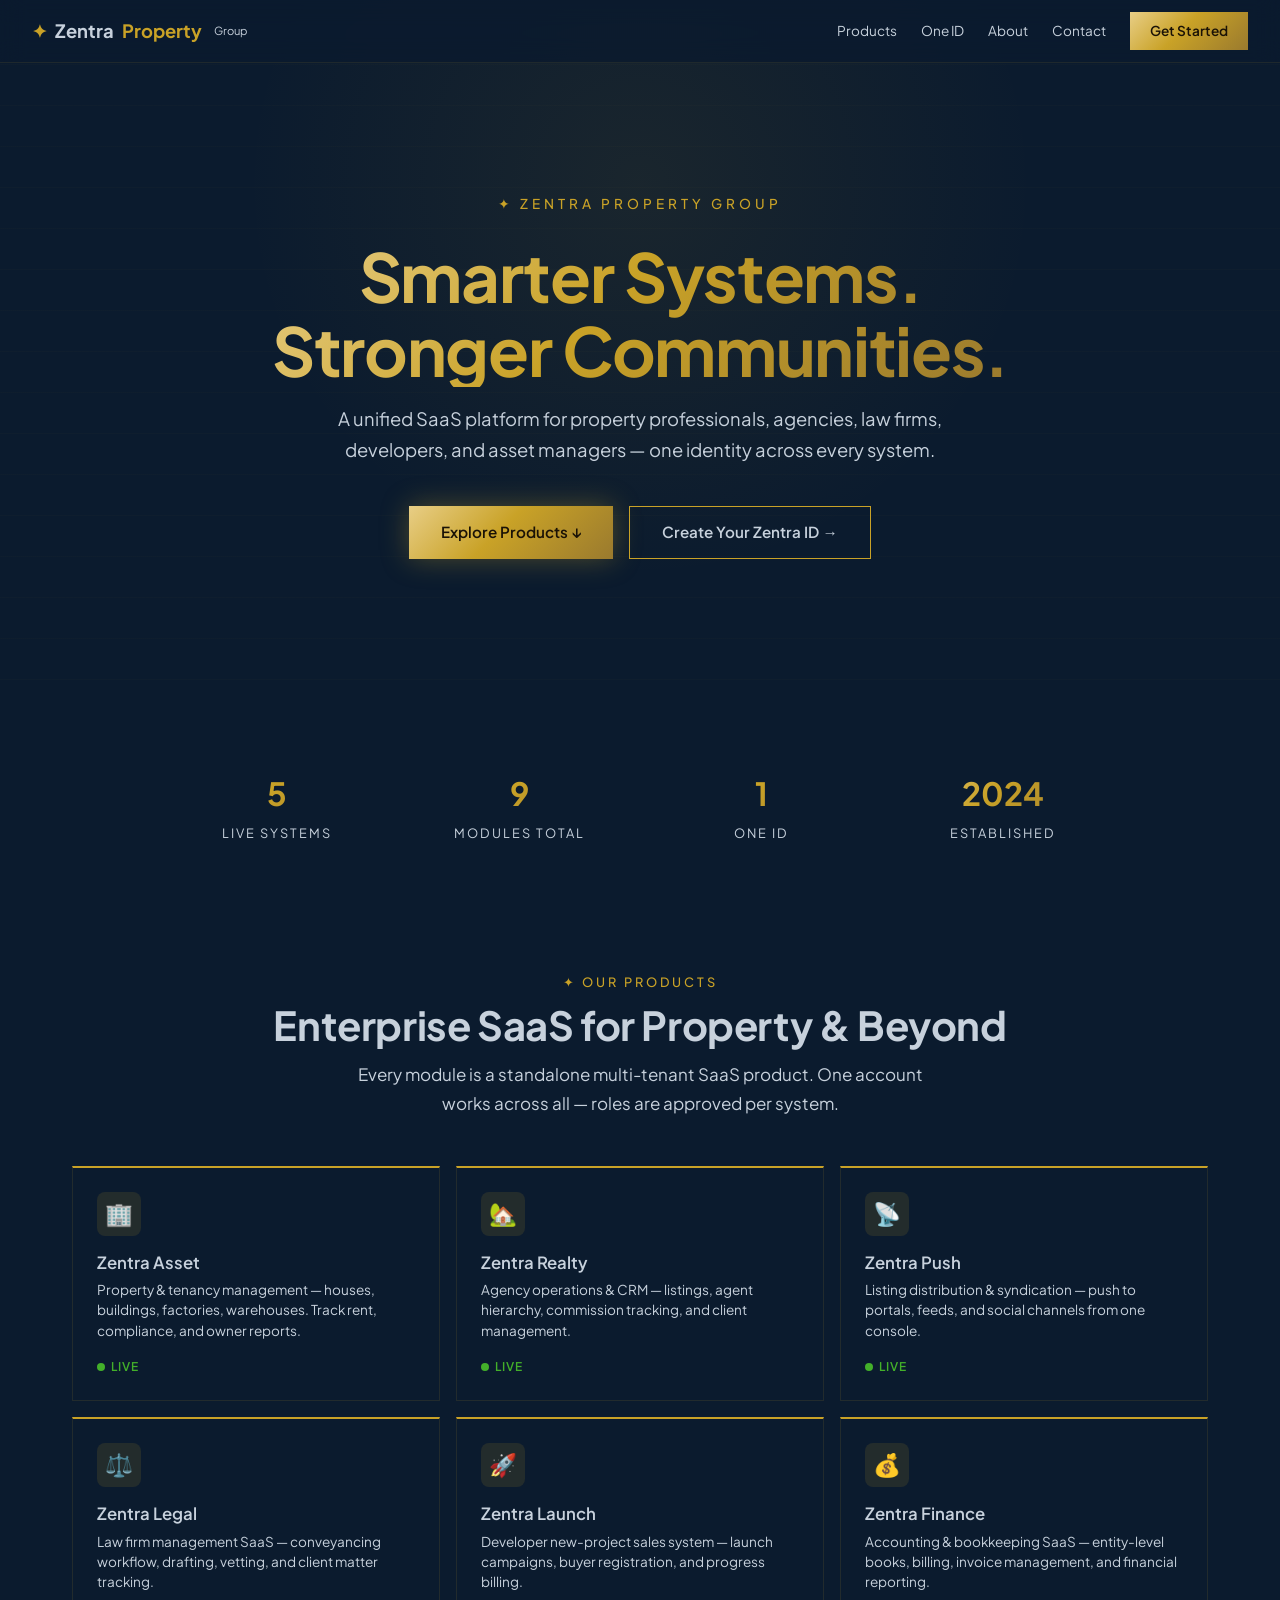
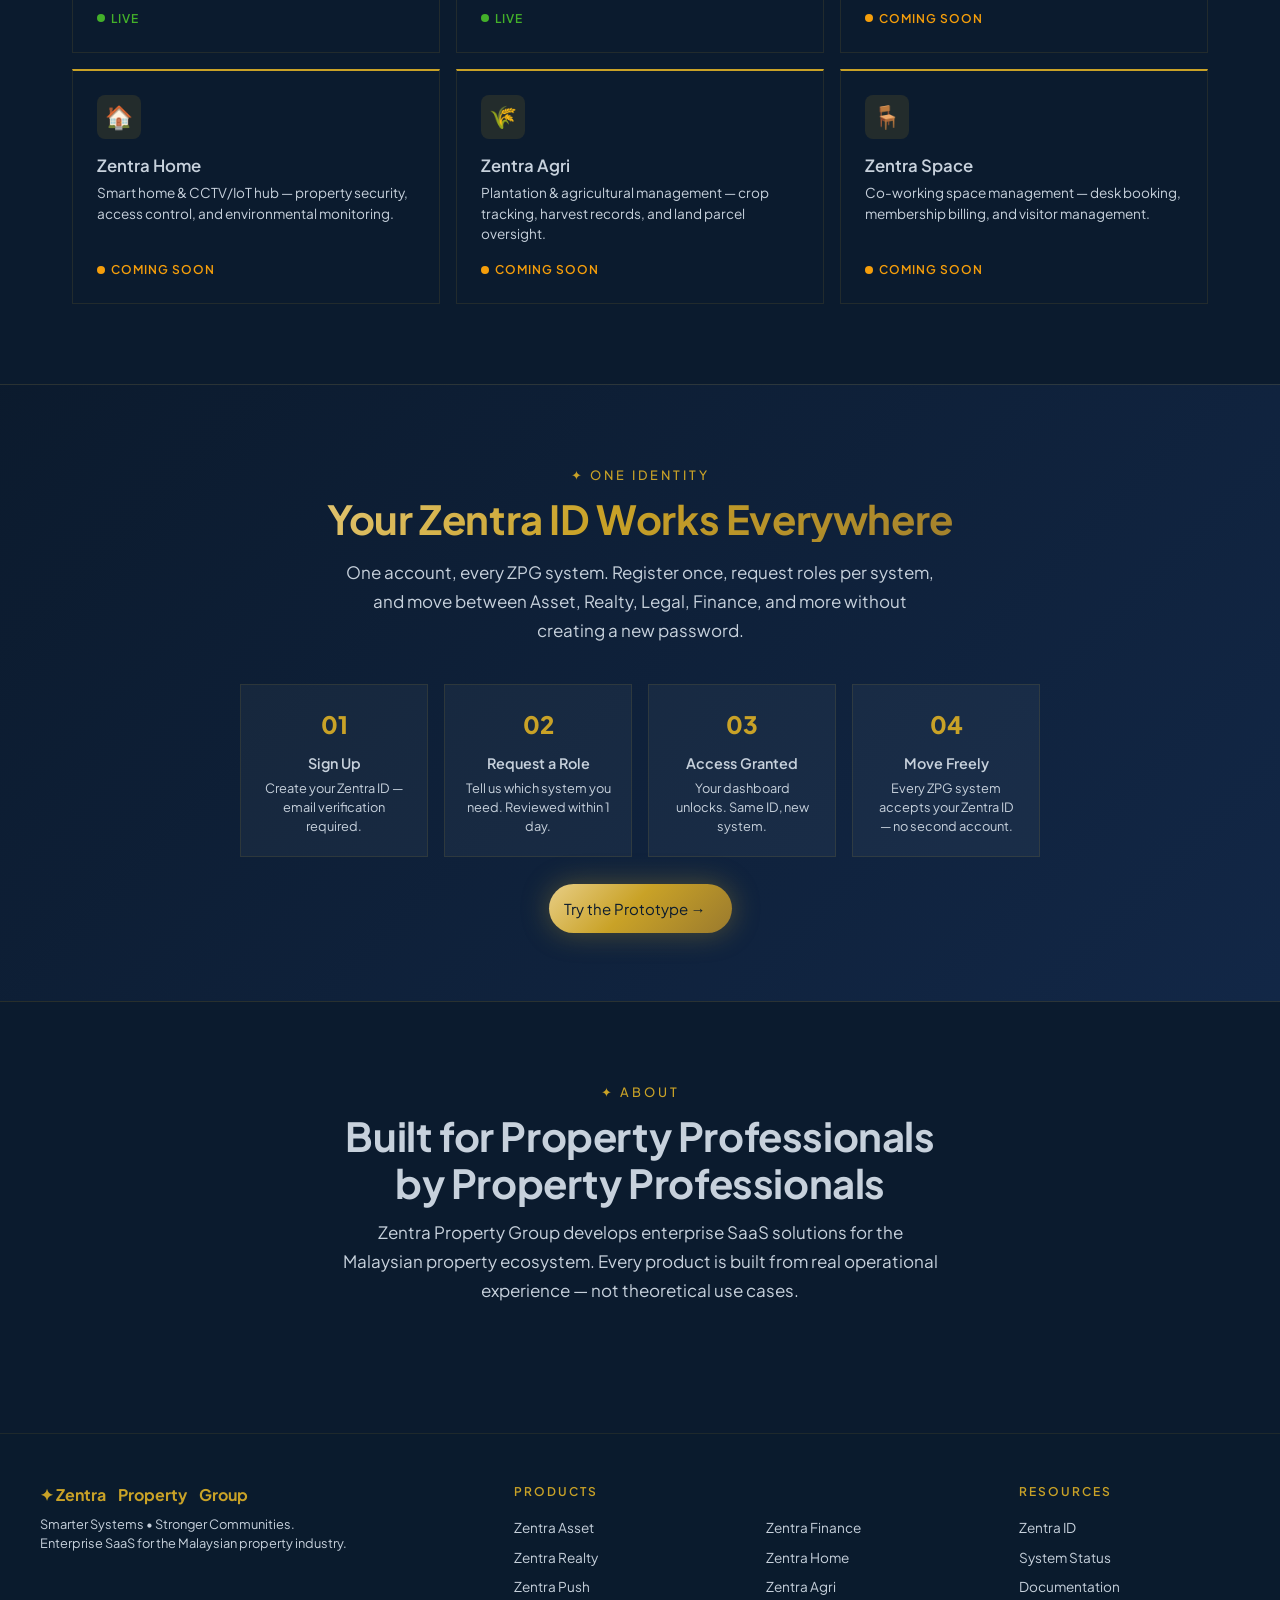
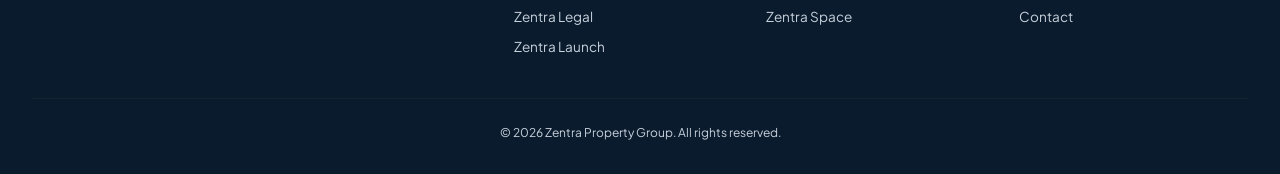
==== index.html @ a7b2d315 "F0: ZPG corporate SaaS landing page — www.zentrapropertygroup.com" ====
<!DOCTYPE html>
<html lang="en">
<head>
<meta charset="UTF-8">
<meta name="viewport" content="width=device-width, initial-scale=1.0">
<title>Zentra Property Group — Smarter Systems • Stronger Communities</title>
<link rel="icon" href="data:image/svg+xml,<svg xmlns=%22http://www.w3.org/2000/svg%22 viewBox=%220 0 100 100%22><text y=%22.9em%22 font-size=%2290%22>✦</text></svg>">
<meta name="description" content="Zentra Property Group (ZPG) — SaaS provider for property management, agency, legal, finance, smart home, and more. One ID for every system.">
<script src="assets/theme-boot.js"></script>
<link rel="stylesheet" href="assets/zentra.css">
<link rel="stylesheet" href="assets/corporate.css">
</head>
<body>

<!-- ─── Navbar ─── -->
<nav class="corp-nav">
  <div class="logo">
    <span>✦</span> Zentra<span>Property</span> <small>Group</small>
  </div>
  <div class="nav-links">
    <a href="#products">Products</a>
    <a href="#oneid">One ID</a>
    <a href="#about">About</a>
    <a href="#contact">Contact</a>
    <a href="https://zahirmjproperty.github.io/mockup-hartanah/zentra-id/" target="_blank" rel="noopener" class="nav-cta">Get Started</a>
  </div>
</nav>

<!-- ─── Hero ─── -->
<section class="corp-hero">
  <div class="corp-hero-inner">
    <p class="tagline">✦ Zentra Property Group</p>
    <h1>Smarter Systems.<br>Stronger Communities.</h1>
    <p class="sub">
      A unified SaaS platform for property professionals, agencies, law firms, developers, 
      and asset managers — one identity across every system.
    </p>
    <div class="btn-group">
      <a href="#products" class="btn-primary">Explore Products ↓</a>
      <a href="https://zahirmjproperty.github.io/mockup-hartanah/zentra-id/" target="_blank" rel="noopener" class="btn-ghost">Create Your Zentra ID →</a>
    </div>
  </div>
</section>

<!-- ─── Stats ─── -->
<div class="corp-stats">
  <div><div class="stat-val">5</div><div class="stat-label">Live Systems</div></div>
  <div><div class="stat-val">9</div><div class="stat-label">Modules Total</div></div>
  <div><div class="stat-val">1</div><div class="stat-label">One ID</div></div>
  <div><div class="stat-val">2024</div><div class="stat-label">Established</div></div>
</div>

<!-- ─── Products Section ─── -->
<section class="corp-section" id="products">
  <p class="corp-section-label">✦ Our Products</p>
  <h2>Enterprise SaaS for Property & Beyond</h2>
  <p class="section-sub">Every module is a standalone multi-tenant SaaS product. One account works across all — roles are approved per system.</p>

  <div class="corp-products">

    <!-- Zentra Asset -->
    <div class="prod-card">
      <a href="https://asset.zentrapropertygroup.com/" target="_blank" rel="noopener">
        <div class="pc-icon">🏢</div>
        <h3>Zentra Asset</h3>
        <p class="pc-desc">Property & tenancy management — houses, buildings, factories, warehouses. Track rent, compliance, and owner reports.</p>
        <div class="pc-status live"><span class="dot"></span> LIVE</div>
      </a>
    </div>

    <!-- Zentra Realty -->
    <div class="prod-card">
      <a href="https://realty.zentrapropertygroup.com/" target="_blank" rel="noopener">
        <div class="pc-icon">🏡</div>
        <h3>Zentra Realty</h3>
        <p class="pc-desc">Agency operations &amp; CRM — listings, agent hierarchy, commission tracking, and client management.</p>
        <div class="pc-status live"><span class="dot"></span> LIVE</div>
      </a>
    </div>

    <!-- Zentra Push -->
    <div class="prod-card">
      <a href="https://push.zentrapropertygroup.com/" target="_blank" rel="noopener">
        <div class="pc-icon">📡</div>
        <h3>Zentra Push</h3>
        <p class="pc-desc">Listing distribution & syndication — push to portals, feeds, and social channels from one console.</p>
        <div class="pc-status live"><span class="dot"></span> LIVE</div>
      </a>
    </div>

    <!-- Zentra Legal -->
    <div class="prod-card">
      <a href="https://legal.zentrapropertygroup.com/" target="_blank" rel="noopener">
        <div class="pc-icon">⚖️</div>
        <h3>Zentra Legal</h3>
        <p class="pc-desc">Law firm management SaaS — conveyancing workflow, drafting, vetting, and client matter tracking.</p>
        <div class="pc-status live"><span class="dot"></span> LIVE</div>
      </a>
    </div>

    <!-- Zentra Launch -->
    <div class="prod-card">
      <a href="https://launch.zentrapropertygroup.com/" target="_blank" rel="noopener">
        <div class="pc-icon">🚀</div>
        <h3>Zentra Launch</h3>
        <p class="pc-desc">Developer new-project sales system — launch campaigns, buyer registration, and progress billing.</p>
        <div class="pc-status live"><span class="dot"></span> LIVE</div>
      </a>
    </div>

    <!-- Zentra Finance -->
    <div class="prod-card">
      <a href="https://zahirmjproperty.github.io/mockup-hartanah/zentra-design/" target="_blank" rel="noopener">
        <div class="pc-icon">💰</div>
        <h3>Zentra Finance</h3>
        <p class="pc-desc">Accounting & bookkeeping SaaS — entity-level books, billing, invoice management, and financial reporting.</p>
        <div class="pc-status coming"><span class="dot"></span> Coming Soon</div>
      </a>
    </div>

    <!-- Zentra Home -->
    <div class="prod-card">
      <div class="pc-icon">🏠</div>
      <h3>Zentra Home</h3>
      <p class="pc-desc">Smart home & CCTV/IoT hub — property security, access control, and environmental monitoring.</p>
      <div class="pc-status coming"><span class="dot"></span> Coming Soon</div>
    </div>

    <!-- Zentra Agri -->
    <div class="prod-card">
      <div class="pc-icon">🌾</div>
      <h3>Zentra Agri</h3>
      <p class="pc-desc">Plantation & agricultural management — crop tracking, harvest records, and land parcel oversight.</p>
      <div class="pc-status coming"><span class="dot"></span> Coming Soon</div>
    </div>

    <!-- Zentra Space -->
    <div class="prod-card">
      <div class="pc-icon">🪑</div>
      <h3>Zentra Space</h3>
      <p class="pc-desc">Co-working space management — desk booking, membership billing, and visitor management.</p>
      <div class="pc-status coming"><span class="dot"></span> Coming Soon</div>
    </div>

  </div>
</section>

<!-- ─── One-ID Section ─── -->
<section class="corp-oneid" id="oneid">
  <div class="corp-oneid-inner">
    <p class="corp-section-label">✦ One Identity</p>
    <h2>Your Zentra ID Works Everywhere</h2>
    <p class="sub">
      One account, every ZPG system. Register once, request roles per system, 
      and move between Asset, Realty, Legal, Finance, and more without creating 
      a new password.
    </p>
    <div class="steps">
      <div class="step">
        <span class="num">01</span>
        <h4>Sign Up</h4>
        <p>Create your Zentra ID — email verification required.</p>
      </div>
      <div class="step">
        <span class="num">02</span>
        <h4>Request a Role</h4>
        <p>Tell us which system you need. Reviewed within 1 day.</p>
      </div>
      <div class="step">
        <span class="num">03</span>
        <h4>Access Granted</h4>
        <p>Your dashboard unlocks. Same ID, new system.</p>
      </div>
      <div class="step">
        <span class="num">04</span>
        <h4>Move Freely</h4>
        <p>Every ZPG system accepts your Zentra ID — no second account.</p>
      </div>
    </div>
    <a href="https://zahirmjproperty.github.io/mockup-hartanah/zentra-id/" target="_blank" rel="noopener" class="btn-primary">Try the Prototype →</a>
  </div>
</section>

<!-- ─── About ─── -->
<section class="corp-section" id="about">
  <p class="corp-section-label">✦ About</p>
  <h2>Built for Property Professionals<br>by Property Professionals</h2>
  <p class="section-sub">
    Zentra Property Group develops enterprise SaaS solutions for the Malaysian property ecosystem. 
    Every product is built from real operational experience — not theoretical use cases.
  </p>
</section>

<!-- ─── Footer ─── -->
<footer class="corp-footer">
  <div class="corp-footer-inner">
    <div>
      <div class="brand">✦ Zentra<span style="color:var(--gold-core)">Property</span> Group</div>
      <p class="brand-sub">Smarter Systems • Stronger Communities.<br>
      Enterprise SaaS for the Malaysian property industry.</p>
    </div>
    <div>
      <h5>Products</h5>
      <a href="https://asset.zentrapropertygroup.com/" target="_blank">Zentra Asset</a>
      <a href="https://realty.zentrapropertygroup.com/" target="_blank">Zentra Realty</a>
      <a href="https://push.zentrapropertygroup.com/" target="_blank">Zentra Push</a>
      <a href="https://legal.zentrapropertygroup.com/" target="_blank">Zentra Legal</a>
      <a href="https://launch.zentrapropertygroup.com/" target="_blank">Zentra Launch</a>
    </div>
    <div>
      <h5>&nbsp;</h5>
      <a href="javascript:void(0)">Zentra Finance</a>
      <a href="javascript:void(0)">Zentra Home</a>
      <a href="javascript:void(0)">Zentra Agri</a>
      <a href="javascript:void(0)">Zentra Space</a>
    </div>
    <div>
      <h5>Resources</h5>
      <a href="https://zahirmjproperty.github.io/mockup-hartanah/zentra-id/" target="_blank">Zentra ID</a>
      <a href="https://api.zahirmjproperty.com/dash-index/" target="_blank">System Status</a>
      <a href="javascript:void(0)">Documentation</a>
      <a href="javascript:void(0)">Contact</a>
    </div>
  </div>
  <div class="bottom">
    &copy; 2026 Zentra Property Group. All rights reserved.
  </div>
</footer>

</body>
</html>
---- assets/zentra.css ----
/* ============================================================================
   ZENTRA DESIGN SYSTEM — zentra.css
   Modern · Futuristic · Luxury
   Source of truth: DESIGN.md (lint-clean, 0 errors / 0 warnings)
   Tokens mirror exports/zentra-tokens.css — edit DESIGN.md, then re-export.
   ============================================================================ */

@font-face {
  font-family: "Plus Jakarta Sans";
  src: url("PlusJakartaSans-var.woff2") format("woff2-variations");
  font-weight: 200 800;
  font-display: swap;
}

:root {
  /* ---- Palette (from DESIGN.md) ---- */
  --primary: #0b1b2e;
  --navy-deep: #071120;
  --navy-panel: #12283f;
  --navy-elevated: #16304a;
  --gold-core: #c9a227;
  --gold-light: #e8ce86;
  --gold-deep: #9a7a2e;
  --text-primary: #ffffff;
  --text-body: #c7d1dc;
  --text-muted: #8c9fb4;
  --on-gold: #0b1b2e;
  --success: #43b02a;
  --warning: #d98a1f;
  --danger: #e8776a;
  --info: #00a3b5;
  --success-deep: #2e7d1f;
  --warning-deep: #8a5a00;
  --danger-deep: #c0392b;
  --info-deep: #00707e;
  --surface-light: #f5f7f9;
  --ink-light: #16222f;
  --muted-light: #5f6b7a;
  --line-light: #e2e8f0;

  /* ---- Metallic gradients: gold is NEVER flat ---- */
  --grad-gold: linear-gradient(135deg, #e8ce86 0%, #c9a227 45%, #9a7a2e 100%);
  --grad-gold-hover: linear-gradient(135deg, #f3e2ac 0%, #d9b445 45%, #a8863a 100%);
  --grad-silver: linear-gradient(180deg, #ffffff 0%, #c3ccd8 100%);
  --grad-navy: linear-gradient(160deg, #12283f 0%, #071120 78%);
  --grad-sky: linear-gradient(180deg, #071120 0%, #0e2138 42%, #3a3a4d 66%, #8a6a42 82%, #c9a227 100%);

  /* ---- Elevation: light + hairline, not drop shadow ---- */
  --glow-gold: 0 0 28px rgba(201, 162, 39, 0.35);
  --hairline: rgba(201, 162, 39, 0.5);
  --hairline-soft: rgba(201, 162, 39, 0.28);
  --lift: 0 1px 0 rgba(255, 255, 255, 0.05) inset;

  /* ---- Shape ---- */
  --r-xs: 6px;
  --r-sm: 10px;
  --r-md: 14px;
  --r-lg: 20px;
  --r-xl: 28px;
  --r-pill: 999px;

  /* ---- Spacing ---- */
  --s-xs: 4px;
  --s-sm: 8px;
  --s-md: 16px;
  --s-lg: 24px;
  --s-xl: 40px;
  --s-2xl: 64px;
  --s-3xl: 96px;

  --wrap: 1120px;
  --font: "Plus Jakarta Sans", -apple-system, BlinkMacSystemFont, "Segoe UI", sans-serif;
}

* { box-sizing: border-box; margin: 0; padding: 0; }
html { scroll-behavior: smooth; -webkit-text-size-adjust: 100%; }

body {
  font-family: var(--font);
  background: var(--primary);
  color: var(--text-body);
  font-size: 15px;
  line-height: 1.6;
  -webkit-font-smoothing: antialiased;
}

img, svg { display: block; max-width: 100%; }
a { color: inherit; text-decoration: none; }

.wrap { width: 100%; max-width: var(--wrap); margin: 0 auto; padding: 0 24px; }

/* ============================ TYPE SCALE ============================ */
.display {
  font-size: clamp(38px, 6.2vw, 68px);
  font-weight: 800; line-height: 1.02; letter-spacing: -0.02em;
  text-transform: uppercase; color: var(--text-primary);
}
h1 { font-size: clamp(30px, 4vw, 44px); font-weight: 800; line-height: 1.08; letter-spacing: -0.02em; color: var(--text-primary); }
h2 { font-size: clamp(23px, 2.6vw, 30px); font-weight: 700; line-height: 1.18; letter-spacing: -0.01em; color: var(--text-primary); }
h3 { font-size: 19px; font-weight: 700; line-height: 1.3; letter-spacing: 0em; color: var(--text-primary); }
p  { font-size: 17px; line-height: 1.65; }
.eyebrow { font-size: 13px; font-weight: 600; letter-spacing: 0.3em; text-transform: uppercase; color: var(--text-muted); }
.micro   { font-size: 11.5px; font-weight: 500; letter-spacing: 0.16em; text-transform: uppercase; color: var(--text-muted); }
.label   { font-size: 13px; font-weight: 700; letter-spacing: 0.08em; text-transform: uppercase; }
.numeric { font-size: 30px; font-weight: 800; line-height: 1.1; letter-spacing: -0.01em; color: var(--text-primary); }
.lead    { font-size: 17px; line-height: 1.65; color: var(--text-body); }
.muted   { color: var(--text-muted); }

/* wordmark gradients — lockup only, never applied to other headings */
.grad-silver { background: var(--grad-silver); -webkit-background-clip: text; background-clip: text; color: transparent; }
.grad-gold   { background: var(--grad-gold);   -webkit-background-clip: text; background-clip: text; color: transparent; }

/* ============================ HEADER ============================ */
.site-header {
  position: sticky; top: 0; z-index: 60;
  background: rgba(7, 17, 32, 0.82);
  backdrop-filter: blur(14px);
  border-bottom: 1px solid var(--hairline-soft);
}
.header-inner { display: flex; align-items: center; gap: 28px; min-height: 72px; }

.brand { display: flex; align-items: center; gap: 12px; margin-right: auto; }
.brand-mark { width: 36px; height: 36px; flex: 0 0 auto; }
.brand-text { display: flex; flex-direction: column; line-height: 1.02; }
.brand-text b { font-size: 16px; font-weight: 800; letter-spacing: 0.14em; color: var(--text-primary); }
.brand-text span { font-size: 16px; font-weight: 800; letter-spacing: 0.14em; background: var(--grad-gold); -webkit-background-clip: text; background-clip: text; color: transparent; }

.nav { display: flex; gap: 26px; }
.nav a {
  font-size: 14.5px; font-weight: 500; color: var(--text-muted);
  padding: 6px 0; position: relative; transition: color 0.18s ease;
}
.nav a:hover { color: var(--text-primary); }
/* active state = gold text + gold hairline underline (not a filled pill) */
.nav a[aria-current="page"] { color: var(--gold-core); font-weight: 700; }
.nav a[aria-current="page"]::after {
  content: ""; position: absolute; left: 0; right: 0; bottom: -2px;
  height: 1px; background: var(--grad-gold);
}

.header-tagline { display: flex; align-items: center; gap: 14px; }
.header-tagline .bar { width: 1px; height: 26px; background: var(--hairline-soft); }
.header-tagline span { font-size: 10.5px; font-weight: 500; letter-spacing: 0.16em; text-transform: uppercase; color: var(--text-muted); max-width: 128px; line-height: 1.5; }
/* right-hand login: balances the bar and gives the header a clear action */
.header-login {
  display: inline-flex; align-items: center; gap: 8px; margin-left: 4px;
  font-size: 12px; font-weight: 700; letter-spacing: 0.12em; text-transform: uppercase;
  color: var(--gold-core); border: 1px solid var(--hairline); border-radius: var(--r-pill);
  padding: 9px 16px; white-space: nowrap; transition: all 0.18s ease;
}
.header-login:hover { background: var(--navy-panel); color: var(--gold-light); }
@media (max-width: 1240px) { .header-login { display: none; } }

/* ============================ BUTTONS ============================ */
.btn {
  display: inline-flex; align-items: center; gap: 14px;
  font-family: var(--font); font-size: 15px; font-weight: 700;
  letter-spacing: 0.12em; text-transform: uppercase;
  border: 0; cursor: pointer; transition: all 0.2s ease;
}
/* primary: gold gradient pill + soft glow — exactly one per viewport */
.btn-primary {
  background: var(--grad-gold); color: var(--on-gold);
  border-radius: var(--r-pill); padding: 15px 26px 15px 15px;
  box-shadow: var(--glow-gold);
}
.btn-primary:hover { background: var(--grad-gold-hover); }
.btn-primary .orb {
  width: 40px; height: 40px; border-radius: 50%; flex: 0 0 auto;
  background: rgba(11, 27, 46, 0.16);
  display: grid; place-items: center;
}
.btn-primary .stack { display: flex; flex-direction: column; gap: 2px; text-align: left; }
.btn-primary .stack small {
  font-size: 11px; font-weight: 500; letter-spacing: 0.06em;
  text-transform: none; opacity: 0.78;
}
/* ghost: gold outline on navy */
.btn-ghost {
  background: transparent; color: var(--gold-core);
  border: 1px solid var(--hairline); border-radius: var(--r-pill);
  padding: 14px 26px;
}
.btn-ghost:hover { background: var(--navy-panel); color: var(--gold-light); }
.btn-arrow {
  width: 46px; height: 46px; border-radius: 50%;
  border: 1px solid var(--hairline); background: transparent;
  color: var(--gold-core); display: grid; place-items: center; cursor: pointer;
}
.btn-arrow:hover { background: var(--navy-panel); }

/* ============================ PANELS / CARDS ============================ */
.panel-navy { background: var(--navy-panel); border: 1px solid var(--hairline-soft); border-radius: var(--r-md); padding: 24px; }
.panel-glass { background: var(--navy-elevated); border: 1px solid var(--hairline); border-radius: var(--r-lg); padding: 24px; box-shadow: var(--lift); }
.card-light { background: var(--surface-light); color: var(--ink-light); border-radius: var(--r-md); padding: 20px; }

.stat-card { background: var(--navy-panel); border: 1px solid var(--hairline-soft); border-radius: var(--r-md); padding: 18px; }
.stat-card .stat-label { font-size: 12px; font-weight: 600; letter-spacing: 0.06em; text-transform: uppercase; color: var(--text-muted); margin-top: 6px; }

.badge { display: inline-flex; align-items: center; font-size: 12px; font-weight: 700; letter-spacing: 0.08em; text-transform: uppercase; border-radius: var(--r-pill); padding: 7px 14px; }
.badge-success { color: var(--success); background: rgba(67, 176, 42, 0.12); }
.badge-warning { color: var(--warning); background: rgba(217, 138, 31, 0.12); }
.badge-danger  { color: var(--danger);  background: rgba(232, 119, 106, 0.12); }
.badge-info    { color: var(--info);    background: rgba(0, 163, 181, 0.12); }

/* icon containers — circle for hero, rounded square elsewhere */
.icon-circle { width: 64px; height: 64px; border-radius: 50%; border: 1px solid var(--hairline); display: grid; place-items: center; color: var(--gold-core); flex: 0 0 auto; }
.icon-tile { width: 44px; height: 44px; border-radius: var(--r-md); border: 1px solid var(--hairline); background: var(--navy-panel); display: grid; place-items: center; color: var(--gold-core); flex: 0 0 auto; }

.divider-gold { height: 1px; background: var(--hairline); border: 0; }
.divider-fade { width: 1px; align-self: stretch; background: linear-gradient(180deg, transparent, var(--hairline-soft) 22%, var(--hairline-soft) 78%, transparent); }

/* ============================ HERO (asymmetric 40/60) ============================ */
.hero { display: grid; grid-template-columns: 42% 58%; min-height: 668px; background: var(--grad-navy); position: relative; overflow: hidden; }
.hero-copy { min-width: 0; padding: 64px 44px 56px max(24px, calc((100vw - var(--wrap)) / 2 + 24px)); display: flex; flex-direction: column; justify-content: center; position: relative; z-index: 2; }
.hero-copy .eyebrow { margin-bottom: 10px; }
.hero-copy .display { margin-bottom: 14px; }
.hero-copy .subhead { font-size: clamp(19px, 1.9vw, 25px); font-weight: 700; color: var(--text-primary); margin-bottom: 16px; line-height: 1.25; }
.hero-copy p.lead { max-width: 46ch; margin-bottom: 28px; }

.feature-rail { display: flex; align-items: stretch; gap: 18px; margin-bottom: 30px; }
.feature-rail .item { display: flex; flex-direction: column; align-items: center; gap: 10px; text-align: center; flex: 1; }
.feature-rail .item span {
  font-size: 10.5px; font-weight: 700; letter-spacing: 0.04em; text-transform: uppercase;
  color: var(--text-primary); line-height: 1.35;
  white-space: nowrap;  /* only the explicit <br> breaks a line */
  min-height: 2.7em;    /* all four labels = 2 lines -> even bottom edge */
}
.feature-rail .divider-fade { margin: 6px 0; }

.cta-row { display: flex; align-items: center; gap: 14px; flex-wrap: wrap; }

/* decorative diagonal gold hairlines — max two per page */
.sheen { position: absolute; width: 190px; height: 1px; background: linear-gradient(90deg, transparent, var(--hairline)); pointer-events: none; }
.sheen.tl { top: 52px; left: -30px; transform: rotate(-38deg); }
.sheen.bl { bottom: 74px; left: -14px; transform: rotate(24deg); }

/* hero visual field — photographic background (replaces the drawn SVG skyline).
   The photo is the customer-facing artwork: no filters that would misrepresent it. */
.hero-visual { position: relative; overflow: hidden; min-width: 0; background: var(--grad-navy); }
.hero-photo { position: absolute; inset: 0; display: block; }
.hero-photo img {
  width: 100%; height: 100%; object-fit: cover; display: block;
  /* keeps sky + towers + tree line in frame and pulls the horizon clear of the laptop */
  object-position: center 32%;
}
/* Legibility scrim only — it sits under the device mock-ups (z-index 3), never over them. */
.hero-scrim {
  position: absolute; inset: 0; pointer-events: none;
  background:
    linear-gradient(180deg, rgba(7, 17, 32, 0.62) 0%, rgba(7, 17, 32, 0.10) 26%, rgba(7, 17, 32, 0.16) 62%, rgba(7, 17, 32, 0.72) 100%),
    linear-gradient(90deg, rgba(7, 17, 32, 0.45) 0%, rgba(7, 17, 32, 0.12) 55%, rgba(7, 17, 32, 0.42) 100%);
}
/* gold kiss on the bottom edge so the photo ties into the palette */
.hero-scrim::after {
  content: ""; position: absolute; inset: 0;
  background: linear-gradient(0deg, rgba(201, 162, 39, 0.20) 0%, transparent 42%);
}

/* device mock-ups anchored bottom-right */
.devices { position: absolute; right: 34px; bottom: 26px; display: flex; align-items: flex-end; gap: 0; z-index: 3; }
/* phone sits in FRONT-LEFT, overlapping only the dashboard's icon rail (decorative) —
   never a data column. Deviation from the reference (phone was bottom-right), deliberate. */
.laptop { width: 392px; position: relative; }  /* fixed: mock-up must never reflow */
.laptop-screen {
  background: var(--surface-light); border: 8px solid #1d2b3c; border-bottom: 0;
  border-radius: var(--r-md) var(--r-md) 0 0; overflow: hidden; box-shadow: 0 24px 50px rgba(0, 0, 0, 0.5);
}
.laptop-base {
  width: 114%; margin-left: -7%; height: 14px;
  background: linear-gradient(180deg, #33445a, #16222f 70%);
  border-radius: 0 0 12px 12px;
  position: relative;
}
.laptop-base::after {
  content: ""; position: absolute; left: 50%; top: 0; transform: translateX(-50%);
  width: 64px; height: 4px; border-radius: 0 0 6px 6px; background: rgba(0, 0, 0, 0.45);
}
.phone {
  order: -1;              /* phone LEFT of laptop */
  width: 138px; margin-right: -46px; margin-bottom: 26px;
  background: var(--navy-deep); border: 6px solid #1d2b3c;
  border-radius: 22px; padding: 18px 13px 20px; text-align: center;
  box-shadow: 0 28px 54px rgba(0, 0, 0, 0.62); position: relative; z-index: 4;
}
/* contact shadows ground both devices on the plaza */
.laptop::after, .phone::before {
  content: ""; position: absolute; left: 50%; bottom: -14px; transform: translateX(-50%);
  width: 88%; height: 18px; border-radius: 50%;
  background: radial-gradient(50% 50% at 50% 50%, rgba(0, 0, 0, 0.55) 0%, transparent 72%);
}
.phone .pmark { width: 42px; height: 42px; margin: 6px auto 12px; }
.phone ul { list-style: none; text-align: left; display: flex; flex-direction: column; gap: 8px; }
.phone li { font-size: 8.5px; font-weight: 600; letter-spacing: 0.03em; color: var(--text-body); display: flex; align-items: center; gap: 6px; }
.phone li i { width: 5px; height: 5px; border-radius: 50%; background: var(--gold-core); flex: 0 0 auto; }

/* dashboard inside laptop (light = dense operational surface) */
.dash { display: grid; grid-template-columns: 88px 1fr; font-size: 9px; }
.dash-rail { background: var(--primary); padding: 12px 9px; }
.dash-rail .dmark { width: 20px; height: 20px; margin-bottom: 12px; }
.dash-rail div { color: var(--text-muted); font-size: 8px; font-weight: 600; padding: 5px 0; letter-spacing: 0.02em; }
.dash-rail div.on { color: var(--gold-core); }
.dash-main { background: var(--surface-light); padding: 12px; overflow: hidden; }
.dash-stats { display: grid; grid-template-columns: repeat(3, 1fr); gap: 7px; margin-bottom: 9px; }
.dash-stats .s { background: #fff; border: 1px solid var(--line-light); border-radius: 7px; padding: 7px 8px; }
.dash-stats .s b { display: block; font-size: 14px; font-weight: 800; color: var(--ink-light); letter-spacing: -0.01em; }
.dash-stats .s i { font-style: normal; font-size: 6.5px; font-weight: 600; letter-spacing: 0.05em; text-transform: uppercase; color: var(--muted-light); }
.dash-sec { font-size: 7.5px; font-weight: 700; text-transform: uppercase; letter-spacing: 0.07em; color: var(--ink-light); margin: 9px 0 5px; }
.dash-port { display: grid; grid-template-columns: repeat(4, 1fr); gap: 6px; }
.dash-port .p { background: #fff; border: 1px solid var(--line-light); border-radius: 7px; padding: 6px; text-align: center; }
.dash-port .p b { display: block; font-size: 11px; font-weight: 800; color: var(--ink-light); }
.dash-port .p i { font-style: normal; font-size: 6px; color: var(--muted-light); font-weight: 600; }
.dash-tbl { width: 100%; border-collapse: collapse; }
.dash-tbl td { font-size: 7px; padding: 4px 0; border-bottom: 1px solid var(--line-light); color: var(--ink-light); }
.dash-tbl td:last-child { text-align: right; font-weight: 700; }

/* ============================ BENEFIT BAND ============================ */
.band { background: var(--navy-deep); border-top: 1px solid var(--hairline); position: relative; overflow: hidden; }
.band .tagline { text-align: center; padding: 34px 24px 8px; }
.band .tagline span {
  font-size: 12.5px; font-weight: 600; letter-spacing: 0.24em; text-transform: uppercase;
  background: var(--grad-gold); -webkit-background-clip: text; background-clip: text; color: transparent;
}
.benefits { display: grid; grid-template-columns: repeat(4, 1fr); gap: 0; padding: 24px 0 44px; position: relative; z-index: 2; }
/* icon inline-left of text — avoids the icon-topper template tell */
.benefits .b { display: flex; align-items: flex-start; gap: 14px; padding: 6px 24px; min-width: 0; }
.benefits .b > * { min-width: 0; }
.benefits .b span { overflow-wrap: anywhere; }
.benefits .b + .b { border-left: 1px solid var(--hairline-soft); }
.benefits .b b { display: block; font-size: 13px; font-weight: 700; letter-spacing: 0.08em; text-transform: uppercase; color: var(--text-primary); margin-bottom: 3px; }
.benefits .b span { font-size: 12.5px; color: var(--text-muted); }
.watermark { position: absolute; right: -30px; bottom: -40px; width: 260px; opacity: 0.05; pointer-events: none; }

/* ============================ FOOTER ============================ */
.site-footer { background: var(--navy-deep); border-top: 1px solid var(--hairline-soft); padding: 30px 0; }
.site-footer .inner { display: flex; align-items: center; gap: 18px; flex-wrap: wrap; }
.site-footer .micro { margin-left: auto; }

/* ============================ A11Y ============================ */
:focus-visible { outline: 2px solid var(--gold-core); outline-offset: 3px; border-radius: 4px; }
.sr-only { position: absolute; width: 1px; height: 1px; padding: 0; margin: -1px; overflow: hidden; clip: rect(0, 0, 0, 0); white-space: nowrap; border: 0; }

/* ============================ RESPONSIVE ============================ */
@media (max-width: 1120px) {
  .hero { grid-template-columns: 48% 52%; }
  .header-tagline { display: none; }
}/* device group = 392 + 138 - 46 = 484px natural; scale it down rather than
   squeezing the dashboard (which would clip its data). */
@media (max-width: 1120px) and (min-width: 901px) {
  .devices { transform: scale(0.86); transform-origin: bottom right; }
}

@media (max-width: 900px) {
  .hero { grid-template-columns: 1fr; min-height: 0; }
  .hero-copy { padding: 48px 24px 40px; }
  .hero-visual { min-height: 430px; }
  .devices { right: 50%; transform: translateX(50%); transform-origin: bottom center; }
  .devices { bottom: 20px; }
}
@media (max-width: 560px) {
  .devices { transform: translateX(50%) scale(0.78); }
}
@media (max-width: 420px) {
  .devices { transform: translateX(50%) scale(0.60); }
}
/* <=340px: leave room for the laptop base overhang so nothing is clipped */
@media (max-width: 340px) {
  .devices { transform: translateX(50%) scale(0.53); }
}
@media (max-width: 720px) {
  .nav { display: none; }
  .benefits { grid-template-columns: 1fr 1fr; padding-bottom: 34px; }
  .benefits .b + .b { border-left: 0; }
  .benefits .b { padding: 14px 18px; }
  .benefits .b:nth-child(odd) { border-right: 1px solid var(--hairline-soft); }
  .benefits .b:nth-child(n + 3) { border-top: 1px solid var(--hairline-soft); }
  .feature-rail { gap: 10px; }
  .feature-rail .item span { font-size: 9.5px; }
  .icon-circle { width: 50px; height: 50px; }
}
/* feature rail: 4 labels can't fit under ~400px -> wrap to 2x2 */
@media (max-width: 400px) {
  .feature-rail { flex-wrap: wrap; row-gap: 16px; }
  .feature-rail .item { flex: 0 0 calc(50% - 6px); }
  .feature-rail .divider-fade { display: none; }
}
@media (max-width: 460px) {
  .benefits { grid-template-columns: 1fr; }
  .benefits .b { border-right: 0 !important; border-top: 0; padding: 12px 20px; }
  .benefits .b + .b { border-top: 1px solid var(--hairline-soft); }
}

@media (prefers-reduced-motion: reduce) {
  html { scroll-behavior: auto; }
  * { transition: none !important; animation: none !important; }
  /* keep a static gold edge so the button still reads as a CTA */
  .icon-circle::after { display: none; }
}


/* ============================================================================
   COMPONENT — .zbtn   |   Zentra gold shimmer button
   "Kilauan emas bergerak mengelilingi border"

   WHY PRIOR ATTEMPTS FAILED
   -------------------------
   Earlier versions animated `transform: rotate(360deg)` on the ring element.
   Rotating the ELEMENT rotates its box and its mask too, so the ring swings
   off the button's rounded rectangle, sweeps across the button face, and
   breaks at the corners. It cannot work at any speed.

   THE FIX
   -------
   Animate the GRADIENT ANGLE, not the element. A registered Houdini custom
   property makes it interpolatable:

       @property --za { syntax: "<angle>"; initial-value: 0deg; }

   The element never moves, so the ring stays locked to the border radius
   while the light travels around it.

   LAYER STACK — no mask-composite anywhere (that is what broke before):
     .zbtn         transparent wrapper; its `padding` IS the ring thickness
     .zbtn         own background = permanent subtle gold base ring
     .zbtn::before blurred conic gradient  -> glow that bleeds OUTWARD
     .zbtn::after  crisp   conic gradient  -> the travelling light
     .zbtn-face    opaque face; covers the centre, leaving only the ring
   ========================================================================== */

@property --za {
  syntax: "<angle>";
  inherits: false;
  initial-value: 0deg;
}

@keyframes zentra-orbit { to { --za: 360deg; } }

.zbtn {
  --zbtn-ring: 2px;
  --zbtn-r: 14px;
  --zbtn-r-out: calc(var(--zbtn-r) + var(--zbtn-ring));
  --zbtn-dur: 3.6s;
  /* STOPS ONLY (no gradient wrapper). Traps: a gradient stored in a custom
     property gets its inner var(--za) RESOLVED at declaration time on .zbtn,
     so animating --za on the pseudo-element can no longer reach it. We pass
     the raw stop list instead and build the gradient inside the pseudo rule,
     where var(--za) is still live. */
  --zbtn-stops:
      rgba(255,246,208,0)    0deg,
      rgba(255,246,208,0)  205deg,
      rgba(255,246,208,.16) 234deg,
      rgba(255,246,208,.72) 268deg,
      #fff6d0               292deg,
      #f4d888               310deg,
      #c9a227               332deg,
      rgba(201,162,39,.10)  352deg,
      rgba(201,162,39,0)    360deg;

  position: relative;
  isolation: isolate;
  display: inline-flex;
  padding: var(--zbtn-ring);
  border-radius: var(--zbtn-r-out);
  text-decoration: none;
  /* permanent base ring — paints beneath every other layer */
  background: linear-gradient(135deg,
      rgba(201,162,39,.62) 0%,
      rgba(244,216,136,.30) 46%,
      rgba(201,162,39,.62) 100%);
  transition: transform .25s ease, box-shadow .25s ease;
}

.zbtn::before,
.zbtn::after {
  content: "";
  position: absolute;
  inset: 0;
  border-radius: inherit;
  background: conic-gradient(from var(--za) at 50% 50%, var(--zbtn-stops));
  animation: zentra-orbit var(--zbtn-dur) linear infinite;
  pointer-events: none;
}
/* outward glow — blur bleeds past the box; NO ancestor may clip it */
.zbtn::before { z-index: 0; filter: blur(9px) saturate(1.35); opacity: .80; }
/* the travelling light */
.zbtn::after  { z-index: 1; }

.zbtn-face {
  position: relative;
  z-index: 2;
  display: flex;
  align-items: center;
  gap: 14px;
  border-radius: var(--zbtn-r);
  padding: 15px 26px;
  background: linear-gradient(180deg, #17273f 0%, #0d1a2c 100%);
  color: #f4d888;
  font-weight: 600;
  line-height: 1.25;
}

/* interaction */
.zbtn:hover { transform: translateY(-1px); }
.zbtn:hover::before { opacity: 1; filter: blur(11px) saturate(1.5); }
.zbtn:active { transform: translateY(0); }
.zbtn:focus-visible { outline: 2px solid #f4d888; outline-offset: 3px; }

/* sizes */
.zbtn--sm .zbtn-face { padding: 10px 16px; gap: 9px; font-size: 13px; }
.zbtn--md .zbtn-face { padding: 12px 20px; gap: 11px; font-size: 14px; }
.zbtn--lg .zbtn-face { padding: 15px 26px; gap: 14px; font-size: 15px; }

/* faded variant — softer, for secondary CTAs */
.zbtn--soft { background: linear-gradient(135deg,
      rgba(201,162,39,.28) 0%, rgba(244,216,136,.14) 46%, rgba(201,162,39,.28) 100%); }

/* frozen-frame helper (used by the motion test rig + the lab film strip) */
.zbtn--frozen::before,
.zbtn--frozen::after {
  animation-play-state: paused;
  animation-delay: var(--fd, 0s);
}

@media (prefers-reduced-motion: reduce) {
  /* --za is registered with inherits:false, so it must be set ON the
     pseudo-elements. Setting it on .zbtn silently did nothing. */
  .zbtn::before,
  .zbtn::after { animation: none; --za: 300deg; }
  .zbtn:hover { transform: none; }
  .zbtn:hover::before { filter: blur(9px) saturate(1.35); }
}

/* ---- pill variant + hero face: same orbit ring, banner-style layout ---- */
.zbtn--pill { --zbtn-r: 999px; }
.zbtn--pill .zbtn-face {
  border-radius: var(--r-pill);
  padding: 11px 28px 11px 11px;
}
.zbtn-face--hero .orb {
  width: 40px; height: 40px; border-radius: 50%; flex: 0 0 auto;
  background: rgba(11, 27, 46, 0.28);
  display: grid; place-items: center;
}
.zbtn-face--hero .stack {
  display: flex; flex-direction: column; gap: 2px; text-align: left;
  font-size: 15px; font-weight: 700; letter-spacing: .12em;
  text-transform: uppercase;
}
.zbtn-face--hero .stack small {
  font-size: 11px; font-weight: 500; letter-spacing: .06em;
  text-transform: none; opacity: .78;
}

/* ============================================================================
   COMPONENT — .icon-circle   |   gold shimmer sweep across the icon
   Requested with the button glow ("kilauan emas" on the icons too).
   The sweep only crosses the icon disc, so it reads as light passing over
   metal rather than a flashing block.
   ============================================================================ */
.icon-circle {
  position: relative;
  overflow: hidden;
  isolation: isolate;
}
.icon-circle::after {
  content: "";
  position: absolute;
  top: -20%;
  left: -160%;
  width: 60%;
  height: 140%;
  background: linear-gradient(115deg,
      rgba(255,246,208,0) 0%,
      rgba(255,246,208,.38) 40%,
      rgba(255,255,255,.72) 50%,
      rgba(255,246,208,.38) 60%,
      rgba(255,246,208,0) 100%);
  transform: skewX(-18deg);
  animation: zentra-shimmer 5.2s ease-in-out infinite;
  pointer-events: none;
  z-index: 3;
}
@keyframes zentra-shimmer {
  0%, 62%   { left: -160%; }
  88%, 100% { left: 160%; }
}
---- assets/corporate.css ----
/* ZPG Corporate Landing — extra styles atop zentra.css */
/* 22 Sep 2026 — F0 mock-up */

/* ─── Hero ─── */
.corp-hero {
  min-height: 80vh;
  display: flex;
  align-items: center;
  justify-content: center;
  text-align: center;
  position: relative;
  overflow: hidden;
  padding: 6rem 2rem 4rem;
}
.corp-hero::before {
  content: '';
  position: absolute;
  top: -30%;
  left: 50%;
  transform: translateX(-50%);
  width: 800px;
  height: 800px;
  background: radial-gradient(circle, rgba(201,162,39,0.08) 0%, transparent 70%);
  pointer-events: none;
}
.corp-hero::after {
  content: '';
  position: absolute;
  inset: 0;
  background: repeating-linear-gradient(0deg, transparent, transparent 40px, rgba(201,162,39,0.02) 40px, rgba(201,162,39,0.02) 41px);
  pointer-events: none;
}
.corp-hero-inner {
  max-width: 900px;
  position: relative;
  z-index: 1;
}
.corp-hero .tagline {
  font-size: 0.85rem;
  letter-spacing: 4px;
  text-transform: uppercase;
  color: var(--gold-core);
  margin-bottom: 1.5rem;
  font-weight: 500;
}
.corp-hero h1 {
  font-size: clamp(2.5rem, 6vw, 4.2rem);
  font-weight: 700;
  line-height: 1.1;
  margin-bottom: 1rem;
  background: var(--grad-gold);
  -webkit-background-clip: text;
  background-clip: text;
  color: transparent;
}
.corp-hero .sub {
  font-size: 1.15rem;
  color: var(--text-dim);
  max-width: 680px;
  margin: 0 auto 2.5rem;
  line-height: 1.7;
}
.corp-hero .btn-group {
  display: flex;
  gap: 1rem;
  justify-content: center;
  flex-wrap: wrap;
}
.corp-hero .btn-primary {
  display: inline-flex;
  align-items: center;
  gap: 0.5rem;
  padding: 0.85rem 2rem;
  border-radius: var(--radius-sm);
  background: var(--grad-gold);
  color: #1a1206 !important;
  font-weight: 600;
  font-size: 0.95rem;
  border: none;
  cursor: pointer;
  text-decoration: none;
  transition: all 0.2s;
}
.corp-hero .btn-primary:hover {
  transform: translateY(-2px);
  box-shadow: 0 8px 25px rgba(201,162,39,0.35);
}
.corp-hero .btn-ghost {
  display: inline-flex;
  align-items: center;
  gap: 0.5rem;
  padding: 0.85rem 2rem;
  border-radius: var(--radius-sm);
  background: transparent;
  color: var(--text) !important;
  font-weight: 600;
  font-size: 0.95rem;
  border: 1px solid var(--gold-core);
  cursor: pointer;
  text-decoration: none;
  transition: all 0.2s;
}
.corp-hero .btn-ghost:hover {
  background: rgba(201,162,39,0.1);
  transform: translateY(-2px);
}

/* ─── Section base ─── */
.corp-section {
  padding: 5rem 2rem;
  max-width: 1200px;
  margin: 0 auto;
}
.corp-section-label {
  font-size: 0.8rem;
  letter-spacing: 3px;
  text-transform: uppercase;
  color: var(--gold-core);
  font-weight: 500;
  margin-bottom: 0.5rem;
  text-align: center;
}
.corp-section h2 {
  font-size: clamp(1.8rem, 4vw, 2.5rem);
  font-weight: 700;
  color: var(--text);
  text-align: center;
  margin-bottom: 0.75rem;
}
.corp-section .section-sub {
  text-align: center;
  color: var(--text-dim);
  max-width: 600px;
  margin: 0 auto 3rem;
  line-height: 1.7;
}

/* ─── Products Grid (9 cards, 3×3) ─── */
.corp-products {
  display: grid;
  grid-template-columns: repeat(3, 1fr);
  gap: 1rem;
}
@media (max-width: 900px) {
  .corp-products { grid-template-columns: repeat(2, 1fr); }
}
@media (max-width: 600px) {
  .corp-products { grid-template-columns: 1fr; }
}

.prod-card {
  background: var(--card);
  border: 1px solid rgba(201,162,39,0.12);
  border-top: 2px solid var(--gold-core);
  border-radius: var(--radius);
  padding: 1.5rem;
  transition: all 0.25s;
  cursor: pointer;
  position: relative;
  display: flex;
  flex-direction: column;
}
.prod-card:hover {
  transform: translateY(-3px);
  box-shadow: 0 12px 30px rgba(0,0,0,0.25);
  border-color: rgba(201,162,39,0.35);
}
.prod-card .pc-icon {
  width: 44px;
  height: 44px;
  border-radius: 8px;
  background: rgba(201,162,39,0.12);
  display: flex;
  align-items: center;
  justify-content: center;
  font-size: 1.4rem;
  margin-bottom: 1rem;
}
.prod-card h3 {
  font-size: 1.05rem;
  font-weight: 600;
  color: var(--text);
  margin-bottom: 0.4rem;
}
.prod-card .pc-desc {
  font-size: 0.85rem;
  color: var(--text-dim);
  line-height: 1.5;
  flex: 1;
}
.prod-card .pc-status {
  margin-top: 1rem;
  display: flex;
  align-items: center;
  gap: 0.4rem;
  font-size: 0.75rem;
  font-weight: 600;
  text-transform: uppercase;
  letter-spacing: 1px;
}
.prod-card .pc-status .dot {
  width: 8px;
  height: 8px;
  border-radius: 50%;
  display: inline-block;
}
.prod-card .pc-status.live { color: #43B02A; }
.prod-card .pc-status.live .dot { background: #43B02A; }
.prod-card .pc-status.coming { color: #F59E0B; }
.prod-card .pc-status.coming .dot { background: #F59E0B; }
.prod-card a {
  text-decoration: none;
  color: inherit;
  display: block;
  flex: 1;
}
.prod-card a:hover h3 { color: var(--gold-core); }

/* ─── One-ID Section ─── */
.corp-oneid {
  background: linear-gradient(135deg, rgba(11,27,46,0.95), rgba(18,40,72,0.95)), 
              repeating-linear-gradient(45deg, transparent, transparent 30px, rgba(201,162,39,0.02) 30px, rgba(201,162,39,0.02) 31px);
  border-top: 1px solid rgba(201,162,39,0.15);
  border-bottom: 1px solid rgba(201,162,39,0.15);
  padding: 5rem 2rem;
  text-align: center;
}
.corp-oneid-inner {
  max-width: 800px;
  margin: 0 auto;
}
.corp-oneid h2 {
  font-size: clamp(1.8rem, 4vw, 2.5rem);
  font-weight: 700;
  background: var(--grad-gold);
  -webkit-background-clip: text;
  background-clip: text;
  color: transparent;
  margin-bottom: 1rem;
}
.corp-oneid .sub {
  color: var(--text-dim);
  max-width: 600px;
  margin: 0 auto 2.5rem;
  line-height: 1.7;
}
.corp-oneid .steps {
  display: grid;
  grid-template-columns: repeat(4, 1fr);
  gap: 1rem;
  margin-bottom: 2.5rem;
}
@media (max-width: 700px) {
  .corp-oneid .steps { grid-template-columns: repeat(2, 1fr); }
}
.corp-oneid .step {
  background: rgba(255,255,255,0.04);
  border: 1px solid rgba(201,162,39,0.12);
  border-radius: var(--radius);
  padding: 1.25rem;
}
.corp-oneid .step .num {
  font-size: 1.5rem;
  font-weight: 800;
  color: var(--gold-core);
  display: block;
  margin-bottom: 0.5rem;
}
.corp-oneid .step h4 {
  font-size: 0.9rem;
  font-weight: 600;
  color: var(--text);
  margin-bottom: 0.25rem;
}
.corp-oneid .step p {
  font-size: 0.8rem;
  color: var(--text-dim);
  line-height: 1.5;
}

/* ─── Stats bar ─── */
.corp-stats {
  display: grid;
  grid-template-columns: repeat(4, 1fr);
  gap: 2rem;
  padding: 3rem 2rem;
  max-width: 1000px;
  margin: 0 auto;
  text-align: center;
}
@media (max-width: 600px) {
  .corp-stats { grid-template-columns: repeat(2, 1fr); }
}
.corp-stats .stat-val {
  font-size: 2rem;
  font-weight: 700;
  background: var(--grad-gold);
  -webkit-background-clip: text;
  background-clip: text;
  color: transparent;
}
.corp-stats .stat-label {
  font-size: 0.8rem;
  color: var(--text-dim);
  text-transform: uppercase;
  letter-spacing: 2px;
  margin-top: 0.25rem;
}

/* ─── Footer ─── */
.corp-footer {
  border-top: 1px solid rgba(201,162,39,0.1);
  padding: 3rem 2rem 2rem;
  background: rgba(11,27,46,0.6);
}
.corp-footer-inner {
  max-width: 1200px;
  margin: 0 auto;
  display: grid;
  grid-template-columns: 2fr 1fr 1fr 1fr;
  gap: 2rem;
}
@media (max-width: 700px) {
  .corp-footer-inner { grid-template-columns: 1fr 1fr; }
}
.corp-footer .brand {
  font-size: 1rem;
  font-weight: 700;
  color: var(--gold-core);
  margin-bottom: 0.5rem;
}
.corp-footer .brand-sub {
  font-size: 0.8rem;
  color: var(--text-dim);
  line-height: 1.5;
}
.corp-footer h5 {
  font-size: 0.75rem;
  font-weight: 600;
  text-transform: uppercase;
  letter-spacing: 2px;
  color: var(--gold-core);
  margin-bottom: 1rem;
}
.corp-footer a {
  display: block;
  font-size: 0.85rem;
  color: var(--text-dim);
  text-decoration: none;
  margin-bottom: 0.5rem;
  transition: color 0.2s;
}
.corp-footer a:hover { color: var(--gold-core); }
.corp-footer .bottom {
  margin-top: 2rem;
  text-align: center;
  font-size: 0.75rem;
  color: var(--text-dim);
  border-top: 1px solid rgba(201,162,39,0.06);
  padding-top: 1.5rem;
}

/* ─── Navbar override ─── */
.corp-nav {
  position: fixed;
  top: 0;
  left: 0;
  right: 0;
  z-index: 100;
  display: flex;
  align-items: center;
  justify-content: space-between;
  padding: 0.75rem 2rem;
  background: rgba(11,27,46,0.85);
  backdrop-filter: blur(12px);
  border-bottom: 1px solid rgba(201,162,39,0.1);
}
.corp-nav .logo {
  font-size: 1.15rem;
  font-weight: 700;
  color: var(--text);
  display: flex;
  align-items: center;
  gap: 0.5rem;
}
.corp-nav .logo span { color: var(--gold-core); }
.corp-nav .logo small {
  font-size: 0.7rem;
  font-weight: 400;
  color: var(--text-dim);
  margin-left: 0.25rem;
}
.corp-nav .nav-links {
  display: flex;
  align-items: center;
  gap: 1.5rem;
}
.corp-nav .nav-links a {
  font-size: 0.85rem;
  color: var(--text-dim);
  text-decoration: none;
  transition: color 0.2s;
}
.corp-nav .nav-links a:hover { color: var(--gold-core); }
.corp-nav .nav-cta {
  padding: 0.5rem 1.25rem;
  border-radius: var(--radius-sm);
  background: var(--grad-gold);
  color: #1a1206 !important;
  font-weight: 600;
  font-size: 0.85rem;
  text-decoration: none;
}
.corp-nav .nav-cta:hover { color: #1a1206 !important; }
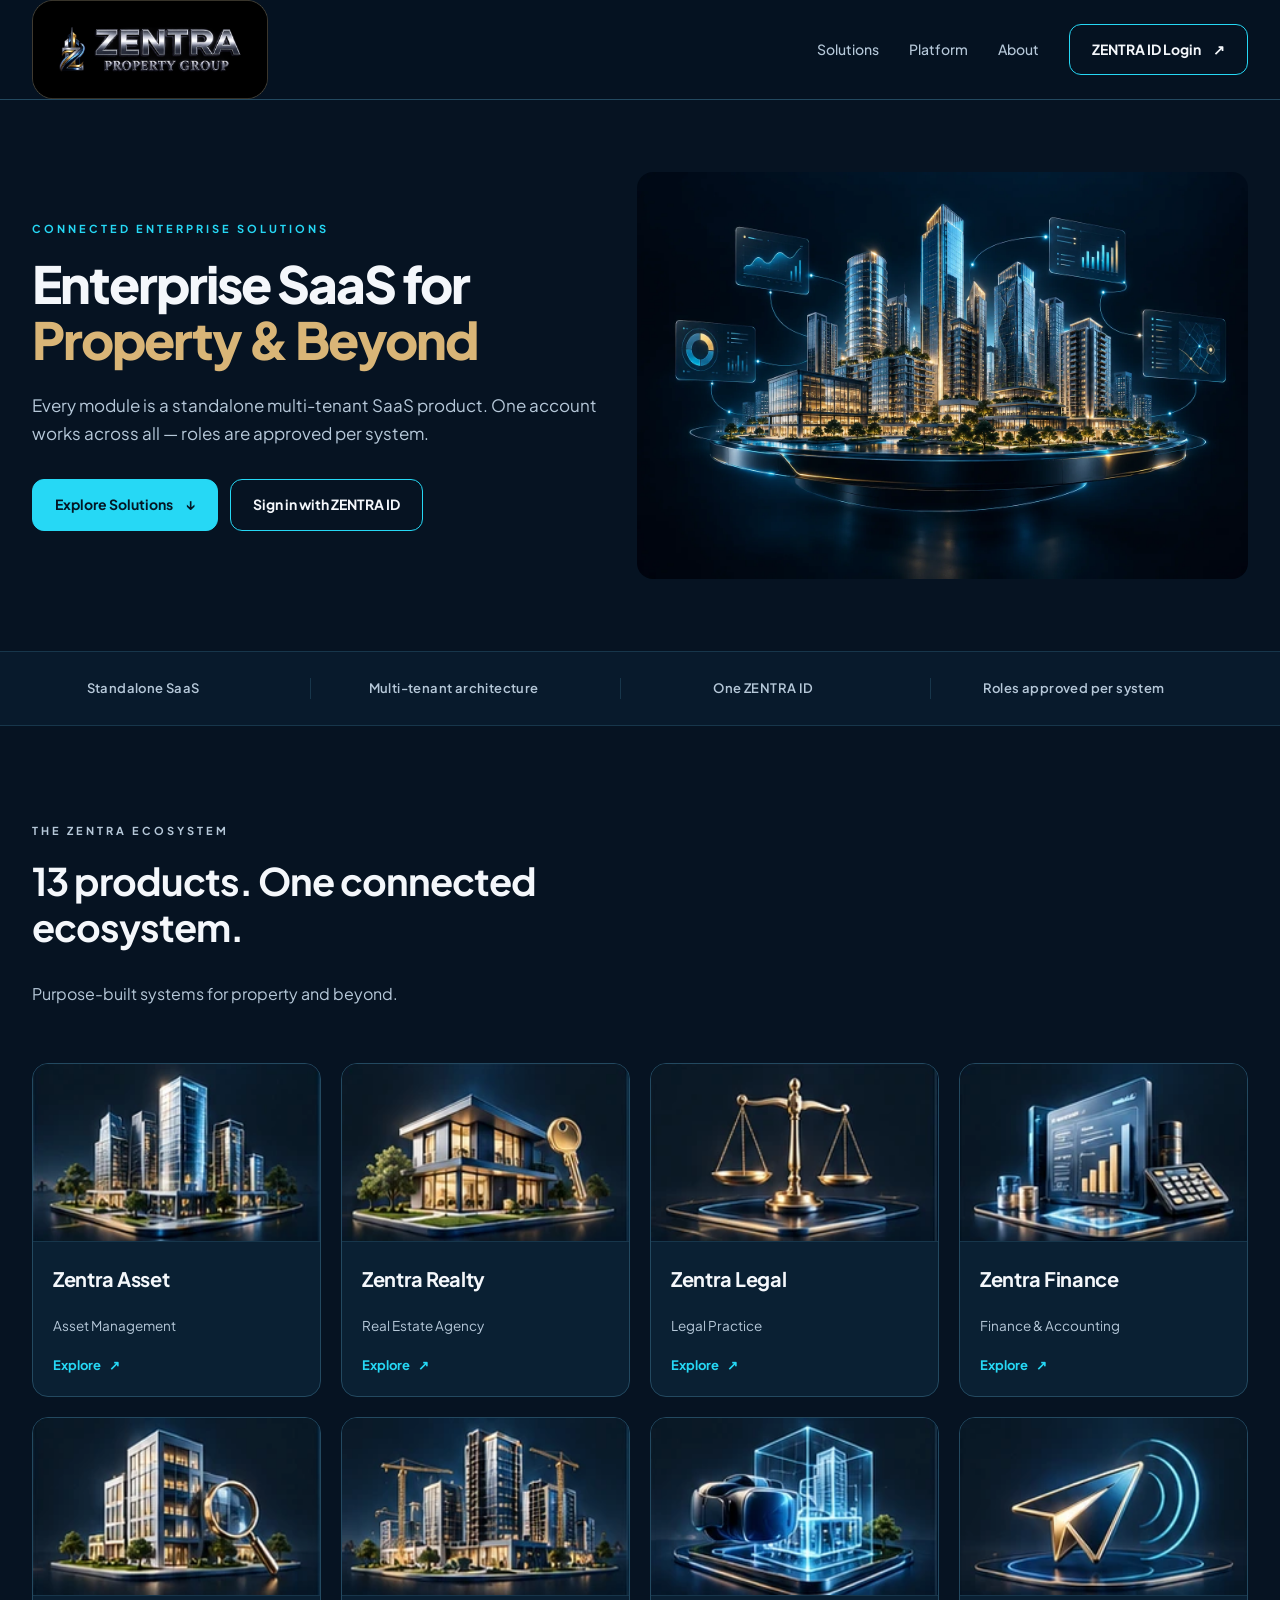
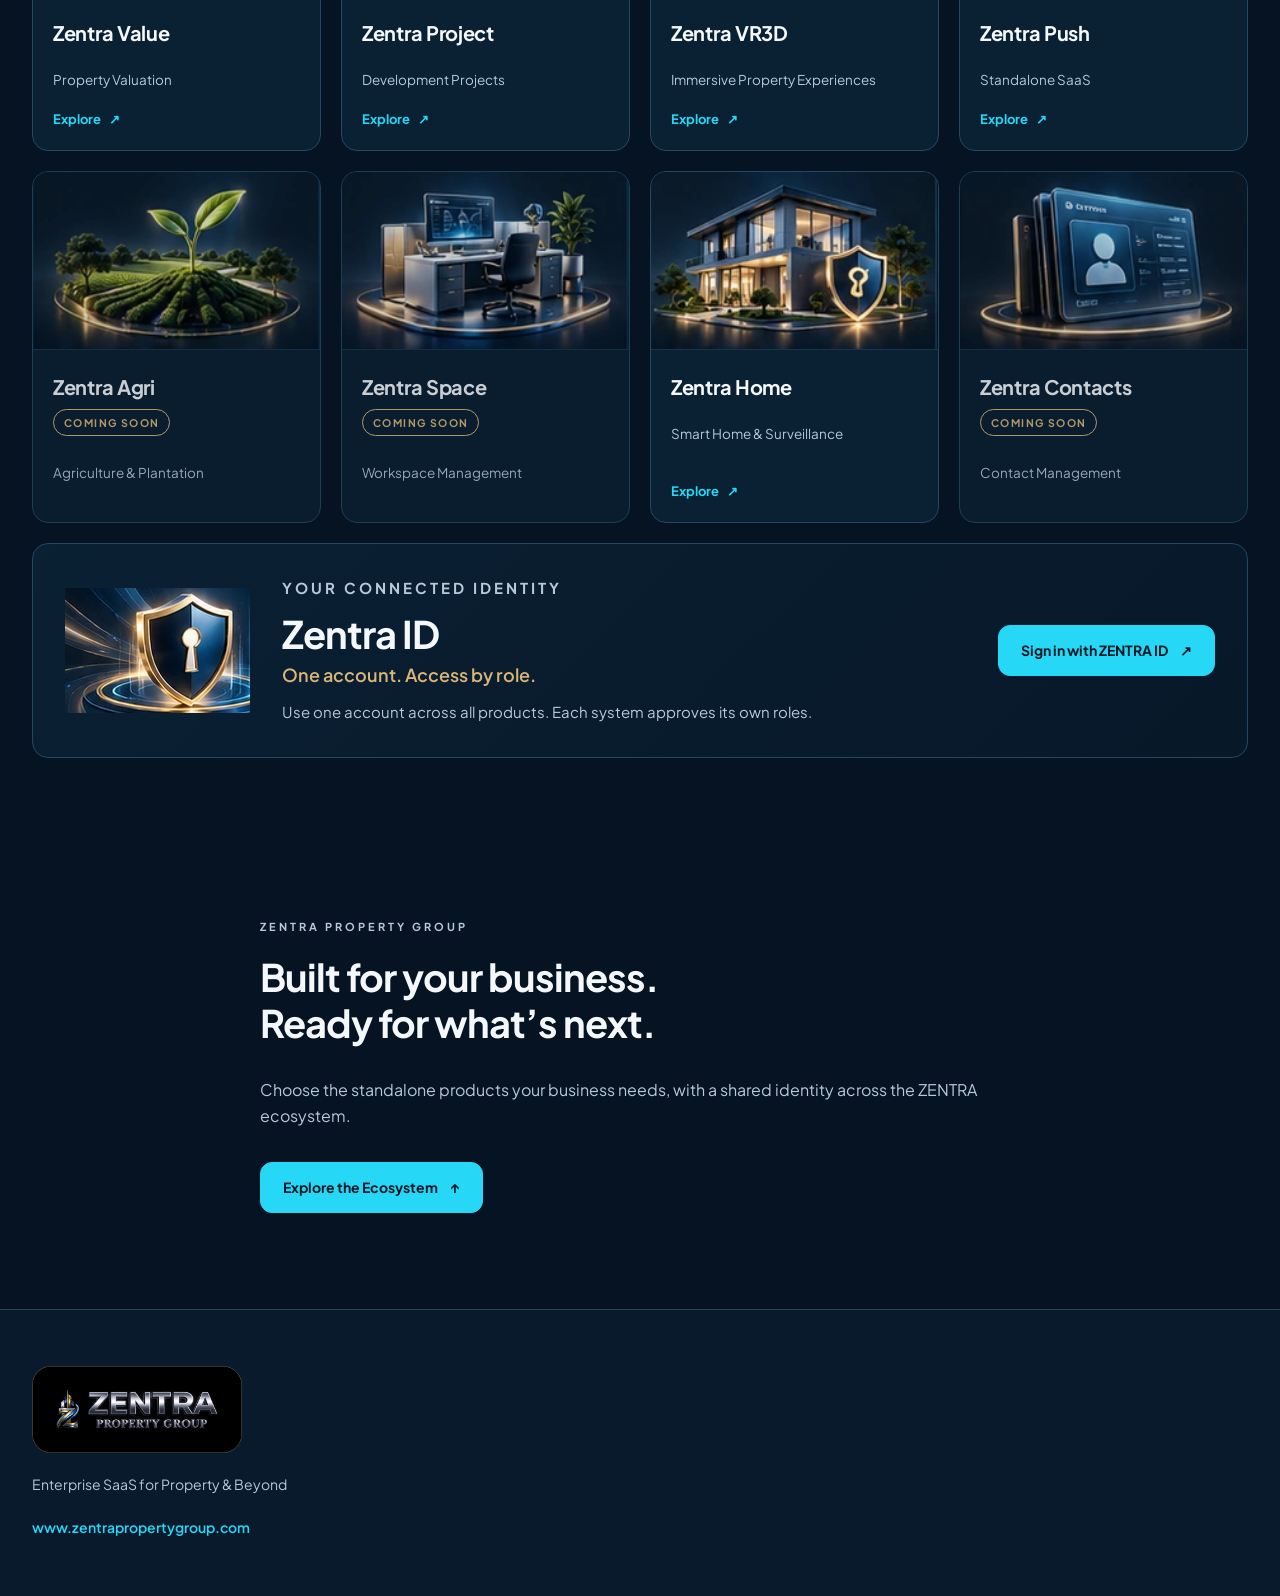
==== commit 30cd23d0: "ZPG corporate landing: official ZENTRA logo, 13 modules, Coming Soon badges - Official ZENTRA logo (" ====
--- a/index.html
+++ b/index.html
@@ -1,231 +1,113 @@
-<!DOCTYPE html>
+<!doctype html>
 <html lang="en">
 <head>
-<meta charset="UTF-8">
-<meta name="viewport" content="width=device-width, initial-scale=1.0">
-<title>Zentra Property Group — Smarter Systems • Stronger Communities</title>
-<link rel="icon" href="data:image/svg+xml,<svg xmlns=%22http://www.w3.org/2000/svg%22 viewBox=%220 0 100 100%22><text y=%22.9em%22 font-size=%2290%22>✦</text></svg>">
-<meta name="description" content="Zentra Property Group (ZPG) — SaaS provider for property management, agency, legal, finance, smart home, and more. One ID for every system.">
-<script src="assets/theme-boot.js"></script>
-<link rel="stylesheet" href="assets/zentra.css">
-<link rel="stylesheet" href="assets/corporate.css">
+<meta charset="utf-8">
+<meta name="viewport" content="width=device-width,initial-scale=1">
+<meta name="theme-color" content="#061322">
+<title>ZENTRA Property Group — Enterprise SaaS for Property &amp; Beyond</title>
+<meta name="description" content="ZENTRA Property Group: 13 connected products for property and beyond. Every module is a standalone multi-tenant SaaS — one account, roles approved per system.">
+<link rel="icon" href="assets/brand/favicon-32.png" sizes="32x32">
+<link rel="apple-touch-icon" href="assets/brand/apple-touch-icon.png">
+<meta property="og:title" content="ZENTRA Property Group — Enterprise SaaS for Property &amp; Beyond">
+<meta property="og:description" content="13 connected products. One account. Roles approved per system.">
+<meta property="og:type" content="website">
+<meta property="og:url" content="https://www.zentrapropertygroup.com/">
+<meta property="og:image" content="https://www.zentrapropertygroup.com/assets/brand/logo-horizontal-plate.png">
+<link rel="stylesheet" href="styles.css">
+<script defer src="config.js"></script>
+<script defer src="app.js"></script>
 </head>
 <body>
+<a class="skip" href="#main">Skip to content</a>
 
-<!-- ─── Navbar ─── -->
-<nav class="corp-nav">
-  <div class="logo">
-    <span>✦</span> Zentra<span>Property</span> <small>Group</small>
+<header class="site-header">
+  <div class="nav wrap">
+    <a class="brand" href="#top" aria-label="ZENTRA Property Group — home">
+      <img src="assets/brand/logo-horizontal-plate.png" width="1448" height="605" alt="ZENTRA Property Group">
+    </a>
+    <button class="menu-toggle" aria-expanded="false" aria-controls="navigation">Menu</button>
+    <nav id="navigation" aria-label="Main">
+      <a href="#solutions">Solutions</a>
+      <a href="#platform">Platform</a>
+      <a href="#about">About</a>
+      <button class="button outline login" type="button">ZENTRA ID Login <span aria-hidden="true">&#8599;</span></button>
+    </nav>
   </div>
-  <div class="nav-links">
-    <a href="#products">Products</a>
-    <a href="#oneid">One ID</a>
-    <a href="#about">About</a>
-    <a href="#contact">Contact</a>
-    <a href="https://zahirmjproperty.github.io/mockup-hartanah/zentra-id/" target="_blank" rel="noopener" class="nav-cta">Get Started</a>
-  </div>
-</nav>
+</header>
 
-<!-- ─── Hero ─── -->
-<section class="corp-hero">
-  <div class="corp-hero-inner">
-    <p class="tagline">✦ Zentra Property Group</p>
-    <h1>Smarter Systems.<br>Stronger Communities.</h1>
-    <p class="sub">
-      A unified SaaS platform for property professionals, agencies, law firms, developers, 
-      and asset managers — one identity across every system.
-    </p>
-    <div class="btn-group">
-      <a href="#products" class="btn-primary">Explore Products ↓</a>
-      <a href="https://zahirmjproperty.github.io/mockup-hartanah/zentra-id/" target="_blank" rel="noopener" class="btn-ghost">Create Your Zentra ID →</a>
-    </div>
-  </div>
-</section>
+<main id="main">
 
-<!-- ─── Stats ─── -->
-<div class="corp-stats">
-  <div><div class="stat-val">5</div><div class="stat-label">Live Systems</div></div>
-  <div><div class="stat-val">9</div><div class="stat-label">Modules Total</div></div>
-  <div><div class="stat-val">1</div><div class="stat-label">One ID</div></div>
-  <div><div class="stat-val">2024</div><div class="stat-label">Established</div></div>
-</div>
-
-<!-- ─── Products Section ─── -->
-<section class="corp-section" id="products">
-  <p class="corp-section-label">✦ Our Products</p>
-  <h2>Enterprise SaaS for Property & Beyond</h2>
-  <p class="section-sub">Every module is a standalone multi-tenant SaaS product. One account works across all — roles are approved per system.</p>
-
-  <div class="corp-products">
-
-    <!-- Zentra Asset -->
-    <div class="prod-card">
-      <a href="https://asset.zentrapropertygroup.com/" target="_blank" rel="noopener">
-        <div class="pc-icon">🏢</div>
-        <h3>Zentra Asset</h3>
-        <p class="pc-desc">Property & tenancy management — houses, buildings, factories, warehouses. Track rent, compliance, and owner reports.</p>
-        <div class="pc-status live"><span class="dot"></span> LIVE</div>
-      </a>
-    </div>
-
-    <!-- Zentra Realty -->
-    <div class="prod-card">
-      <a href="https://realty.zentrapropertygroup.com/" target="_blank" rel="noopener">
-        <div class="pc-icon">🏡</div>
-        <h3>Zentra Realty</h3>
-        <p class="pc-desc">Agency operations &amp; CRM — listings, agent hierarchy, commission tracking, and client management.</p>
-        <div class="pc-status live"><span class="dot"></span> LIVE</div>
-      </a>
-    </div>
-
-    <!-- Zentra Push -->
-    <div class="prod-card">
-      <a href="https://push.zentrapropertygroup.com/" target="_blank" rel="noopener">
-        <div class="pc-icon">📡</div>
-        <h3>Zentra Push</h3>
-        <p class="pc-desc">Listing distribution & syndication — push to portals, feeds, and social channels from one console.</p>
-        <div class="pc-status live"><span class="dot"></span> LIVE</div>
-      </a>
-    </div>
-
-    <!-- Zentra Legal -->
-    <div class="prod-card">
-      <a href="https://legal.zentrapropertygroup.com/" target="_blank" rel="noopener">
-        <div class="pc-icon">⚖️</div>
-        <h3>Zentra Legal</h3>
-        <p class="pc-desc">Law firm management SaaS — conveyancing workflow, drafting, vetting, and client matter tracking.</p>
-        <div class="pc-status live"><span class="dot"></span> LIVE</div>
-      </a>
-    </div>
-
-    <!-- Zentra Launch -->
-    <div class="prod-card">
-      <a href="https://launch.zentrapropertygroup.com/" target="_blank" rel="noopener">
-        <div class="pc-icon">🚀</div>
-        <h3>Zentra Launch</h3>
-        <p class="pc-desc">Developer new-project sales system — launch campaigns, buyer registration, and progress billing.</p>
-        <div class="pc-status live"><span class="dot"></span> LIVE</div>
-      </a>
-    </div>
-
-    <!-- Zentra Finance -->
-    <div class="prod-card">
-      <a href="https://zahirmjproperty.github.io/mockup-hartanah/zentra-design/" target="_blank" rel="noopener">
-        <div class="pc-icon">💰</div>
-        <h3>Zentra Finance</h3>
-        <p class="pc-desc">Accounting & bookkeeping SaaS — entity-level books, billing, invoice management, and financial reporting.</p>
-        <div class="pc-status coming"><span class="dot"></span> Coming Soon</div>
-      </a>
-    </div>
-
-    <!-- Zentra Home -->
-    <div class="prod-card">
-      <div class="pc-icon">🏠</div>
-      <h3>Zentra Home</h3>
-      <p class="pc-desc">Smart home & CCTV/IoT hub — property security, access control, and environmental monitoring.</p>
-      <div class="pc-status coming"><span class="dot"></span> Coming Soon</div>
-    </div>
-
-    <!-- Zentra Agri -->
-    <div class="prod-card">
-      <div class="pc-icon">🌾</div>
-      <h3>Zentra Agri</h3>
-      <p class="pc-desc">Plantation & agricultural management — crop tracking, harvest records, and land parcel oversight.</p>
-      <div class="pc-status coming"><span class="dot"></span> Coming Soon</div>
-    </div>
-
-    <!-- Zentra Space -->
-    <div class="prod-card">
-      <div class="pc-icon">🪑</div>
-      <h3>Zentra Space</h3>
-      <p class="pc-desc">Co-working space management — desk booking, membership billing, and visitor management.</p>
-      <div class="pc-status coming"><span class="dot"></span> Coming Soon</div>
-    </div>
-
-  </div>
-</section>
-
-<!-- ─── One-ID Section ─── -->
-<section class="corp-oneid" id="oneid">
-  <div class="corp-oneid-inner">
-    <p class="corp-section-label">✦ One Identity</p>
-    <h2>Your Zentra ID Works Everywhere</h2>
-    <p class="sub">
-      One account, every ZPG system. Register once, request roles per system, 
-      and move between Asset, Realty, Legal, Finance, and more without creating 
-      a new password.
-    </p>
-    <div class="steps">
-      <div class="step">
-        <span class="num">01</span>
-        <h4>Sign Up</h4>
-        <p>Create your Zentra ID — email verification required.</p>
-      </div>
-      <div class="step">
-        <span class="num">02</span>
-        <h4>Request a Role</h4>
-        <p>Tell us which system you need. Reviewed within 1 day.</p>
-      </div>
-      <div class="step">
-        <span class="num">03</span>
-        <h4>Access Granted</h4>
-        <p>Your dashboard unlocks. Same ID, new system.</p>
-      </div>
-      <div class="step">
-        <span class="num">04</span>
-        <h4>Move Freely</h4>
-        <p>Every ZPG system accepts your Zentra ID — no second account.</p>
+  <section class="hero wrap" id="top">
+    <div class="hero-copy">
+      <p class="eyebrow">Connected enterprise solutions</p>
+      <h1>Enterprise SaaS for <span>Property &amp; Beyond</span></h1>
+      <p class="lead">Every module is a standalone multi-tenant SaaS product. One account works across all &mdash; roles are approved per system.</p>
+      <div class="actions">
+        <a class="button" href="#solutions">Explore Solutions <span aria-hidden="true">&#8595;</span></a>
+        <button class="button outline login" type="button">Sign in with ZENTRA ID</button>
       </div>
     </div>
-    <a href="https://zahirmjproperty.github.io/mockup-hartanah/zentra-id/" target="_blank" rel="noopener" class="btn-primary">Try the Prototype →</a>
+    <div class="hero-art">
+      <img src="assets/hero.webp" width="1536" height="1024" alt="Illustration of the connected ZENTRA property and software ecosystem" fetchpriority="high">
+    </div>
+  </section>
+
+  <div class="benefits">
+    <ul class="wrap">
+      <li>Standalone SaaS</li>
+      <li>Multi-tenant architecture</li>
+      <li>One ZENTRA ID</li>
+      <li>Roles approved per system</li>
+    </ul>
   </div>
-</section>
 
-<!-- ─── About ─── -->
-<section class="corp-section" id="about">
-  <p class="corp-section-label">✦ About</p>
-  <h2>Built for Property Professionals<br>by Property Professionals</h2>
-  <p class="section-sub">
-    Zentra Property Group develops enterprise SaaS solutions for the Malaysian property ecosystem. 
-    Every product is built from real operational experience — not theoretical use cases.
-  </p>
-</section>
+  <section id="solutions" class="solutions wrap">
+    <div class="section-heading">
+      <p class="eyebrow">The ZENTRA ecosystem</p>
+      <h2>13 products. One connected ecosystem.</h2>
+      <p class="section-sub">Purpose-built systems for property and beyond.</p>
+    </div>
+    <div class="product-grid" id="product-grid"></div>
 
-<!-- ─── Footer ─── -->
-<footer class="corp-footer">
-  <div class="corp-footer-inner">
-    <div>
-      <div class="brand">✦ Zentra<span style="color:var(--gold-core)">Property</span> Group</div>
-      <p class="brand-sub">Smarter Systems • Stronger Communities.<br>
-      Enterprise SaaS for the Malaysian property industry.</p>
-    </div>
-    <div>
-      <h5>Products</h5>
-      <a href="https://asset.zentrapropertygroup.com/" target="_blank">Zentra Asset</a>
-      <a href="https://realty.zentrapropertygroup.com/" target="_blank">Zentra Realty</a>
-      <a href="https://push.zentrapropertygroup.com/" target="_blank">Zentra Push</a>
-      <a href="https://legal.zentrapropertygroup.com/" target="_blank">Zentra Legal</a>
-      <a href="https://launch.zentrapropertygroup.com/" target="_blank">Zentra Launch</a>
-    </div>
-    <div>
-      <h5>&nbsp;</h5>
-      <a href="javascript:void(0)">Zentra Finance</a>
-      <a href="javascript:void(0)">Zentra Home</a>
-      <a href="javascript:void(0)">Zentra Agri</a>
-      <a href="javascript:void(0)">Zentra Space</a>
-    </div>
-    <div>
-      <h5>Resources</h5>
-      <a href="https://zahirmjproperty.github.io/mockup-hartanah/zentra-id/" target="_blank">Zentra ID</a>
-      <a href="https://api.zahirmjproperty.com/dash-index/" target="_blank">System Status</a>
-      <a href="javascript:void(0)">Documentation</a>
-      <a href="javascript:void(0)">Contact</a>
-    </div>
-  </div>
-  <div class="bottom">
-    &copy; 2026 Zentra Property Group. All rights reserved.
+    <article class="identity" id="platform">
+      <img src="assets/modules/id.webp" width="185" height="125" loading="lazy" alt="">
+      <div class="identity-copy">
+        <p class="eyebrow">Your connected identity</p>
+        <h2>Zentra ID</h2>
+        <h3>One account. Access by role.</h3>
+        <p>Use one account across all products. Each system approves its own roles.</p>
+      </div>
+      <button class="button login" type="button">Sign in with ZENTRA ID <span aria-hidden="true">&#8599;</span></button>
+    </article>
+  </section>
+
+  <section class="about wrap" id="about">
+    <p class="eyebrow">ZENTRA Property Group</p>
+    <h2>Built for your business.<br>Ready for what&rsquo;s next.</h2>
+    <p>Choose the standalone products your business needs, with a shared identity across the ZENTRA ecosystem.</p>
+    <a class="button" href="#solutions">Explore the Ecosystem <span aria-hidden="true">&#8593;</span></a>
+  </section>
+
+</main>
+
+<footer class="site-footer">
+  <div class="wrap footer-inner">
+    <a class="brand" href="#top" aria-label="ZENTRA Property Group — back to top">
+      <img src="assets/brand/logo-horizontal-plate.png" width="1448" height="605" alt="ZENTRA Property Group">
+    </a>
+    <p class="footer-tag">Enterprise SaaS for Property &amp; Beyond</p>
+    <a class="footer-site" href="https://www.zentrapropertygroup.com/">www.zentrapropertygroup.com</a>
   </div>
 </footer>
 
+<dialog id="product-dialog" aria-labelledby="dialog-title">
+  <button class="dialog-close" type="button" aria-label="Close dialog">&times;</button>
+  <p class="eyebrow">ZENTRA ecosystem</p>
+  <h2 id="dialog-title"></h2>
+  <p id="dialog-description"></p>
+  <p id="dialog-status" class="dialog-status"></p>
+  <button class="button dialog-done" type="button">Back to solutions</button>
+</dialog>
+
 </body>
-</html>+</html>
--- a/styles.css
+++ b/styles.css
@@ -0,0 +1,267 @@
+/* ZENTRA Property Group — corporate landing
+   Palette per design package: navy #061322 · cyan #26d8f5 · gold #d9b577 */
+
+@font-face {
+  font-family: "Plus Jakarta Sans";
+  src: url("assets/PlusJakartaSans-var.woff2") format("woff2-variations");
+  font-weight: 200 800;
+  font-style: normal;
+  font-display: swap;
+}
+
+:root {
+  color-scheme: dark;
+  --bg: #061322;
+  --bg-soft: #081a2c;
+  --panel: #0a2033;
+  --cyan: #26d8f5;
+  --gold: #d9b577;
+  --text: #f4f7fb;
+  --muted: #b6c8d9;
+  --border: #234960;
+  --border-soft: #17364b;
+  --radius: 16px;
+  --wrap: 1240px;
+  --font: "Plus Jakarta Sans", -apple-system, BlinkMacSystemFont, "Segoe UI", Roboto, Arial, sans-serif;
+}
+
+* { box-sizing: border-box; }
+
+html { scroll-behavior: smooth; scroll-padding-top: 24px; }
+
+body {
+  margin: 0;
+  background: var(--bg);
+  color: var(--text);
+  font: 16px/1.65 var(--font);
+  -webkit-font-smoothing: antialiased;
+}
+
+img { display: block; max-width: 100%; height: auto; }
+a { color: inherit; text-decoration: none; }
+button { font: inherit; cursor: pointer; }
+
+a:focus-visible,
+button:focus-visible {
+  outline: 3px solid var(--gold);
+  outline-offset: 4px;
+  border-radius: 4px;
+}
+
+.wrap { width: min(var(--wrap), calc(100% - 64px)); margin-inline: auto; }
+
+.sr-only {
+  position: absolute; width: 1px; height: 1px;
+  padding: 0; margin: -1px; overflow: hidden;
+  clip: rect(0 0 0 0); white-space: nowrap; border: 0;
+}
+
+.skip {
+  position: absolute; left: -9999px; top: 0; z-index: 100;
+  background: var(--cyan); color: #041724; padding: 12px 18px;
+  font-weight: 700; border-radius: 0 0 8px 0;
+}
+.skip:focus { left: 0; }
+
+/* ─── Header ─── */
+.site-header {
+  border-bottom: 1px solid var(--border);
+  background: rgba(6, 19, 34, 0.92);
+  backdrop-filter: blur(12px);
+  position: sticky; top: 0; z-index: 40;
+}
+.nav {
+  display: flex; align-items: center; justify-content: space-between;
+  gap: 24px; min-height: 92px;
+}
+.brand { display: block; width: 236px; flex-shrink: 0; }
+.brand img { width: 100%; }
+nav { display: flex; align-items: center; gap: 30px; }
+nav a { font-size: 14px; font-weight: 500; color: var(--muted); transition: color .2s; }
+nav a:hover { color: var(--cyan); }
+.menu-toggle { display: none; }
+
+/* ─── Buttons ─── */
+.button {
+  display: inline-flex; align-items: center; justify-content: center; gap: 12px;
+  min-height: 48px; padding: 13px 22px;
+  border: 1px solid var(--cyan); border-radius: 12px;
+  background: var(--cyan); color: #041724;
+  font-size: 14px; font-weight: 700;
+  transition: transform .2s, box-shadow .2s;
+}
+.button:hover { transform: translateY(-2px); box-shadow: 0 0 26px rgba(38, 216, 245, .28); }
+.button.outline { background: transparent; color: var(--text); }
+
+/* ─── Hero ─── */
+.hero {
+  display: grid; grid-template-columns: 1fr 1.05fr;
+  align-items: center; gap: 24px;
+  min-height: 540px; padding-block: 72px;
+}
+.eyebrow {
+  margin: 0 0 18px; color: var(--cyan);
+  font-size: 11px; font-weight: 700; letter-spacing: 3px; text-transform: uppercase;
+}
+h1, h2, h3 { margin-top: 0; }
+h1 {
+  margin-bottom: 24px; font-size: clamp(36px, 4vw, 58px);
+  line-height: 1.09; letter-spacing: -2px; font-weight: 800;
+}
+h1 span { display: block; color: var(--gold); }
+h2 { font-size: clamp(27px, 3vw, 38px); line-height: 1.2; letter-spacing: -1px; font-weight: 700; }
+.lead { max-width: 570px; font-size: 17px; color: var(--muted); }
+.actions { display: flex; flex-wrap: wrap; gap: 12px; margin-top: 32px; }
+.hero-art { position: relative; }
+.hero-art img { border-radius: var(--radius); }
+
+/* ─── Benefits strip ─── */
+.benefits { border-block: 1px solid var(--border-soft); background: var(--bg-soft); }
+.benefits ul {
+  display: grid; grid-template-columns: repeat(4, 1fr);
+  gap: 24px; margin: 0; padding: 26px 0; list-style: none;
+}
+.benefits li {
+  font-size: 13px; font-weight: 600; letter-spacing: .4px;
+  text-align: center; color: var(--muted);
+}
+.benefits li + li { border-left: 1px solid var(--border-soft); }
+
+/* ─── Solutions ─── */
+.solutions { padding-block: 96px 80px; }
+.section-heading { max-width: 720px; margin-bottom: 56px; }
+.section-heading p { color: var(--muted); }
+.product-grid {
+  display: grid; grid-template-columns: repeat(4, minmax(0, 1fr));
+  gap: 20px;
+}
+.product {
+  display: flex; flex-direction: column;
+  border: 1px solid var(--border); border-radius: var(--radius);
+  background: var(--panel); overflow: hidden;
+  transition: transform .2s, border-color .2s, box-shadow .2s;
+}
+.product:hover {
+  transform: translateY(-4px);
+  border-color: var(--cyan);
+  box-shadow: 0 12px 32px rgba(0, 0, 0, .35);
+}
+.product img {
+  width: 100%; aspect-ratio: 226 / 140; object-fit: cover;
+  border-bottom: 1px solid var(--border-soft);
+}
+.product img.is-missing { display: none; }
+.card-body { display: flex; flex-direction: column; flex: 1; padding: 20px; }
+.product h3 { margin-bottom: 6px; font-size: 20px; letter-spacing: -.3px; }
+.card-desc { margin-bottom: 18px; font-size: 13.5px; color: var(--muted); }
+.badge-soon {
+  display: inline-block; align-self: flex-start;
+  margin-bottom: 12px; padding: 4px 10px;
+  border: 1px solid var(--gold); border-radius: 999px;
+  color: var(--gold); font-size: 10.5px; font-weight: 700;
+  letter-spacing: 1.4px; text-transform: uppercase;
+}
+.product.is-coming-soon { opacity: .82; }
+.product.is-coming-soon:hover { transform: none; border-color: var(--border); box-shadow: none; }
+.text-button {
+  margin-top: auto; padding: 0; border: 0; background: none;
+  color: var(--cyan); font-size: 13px; font-weight: 700;
+  display: inline-flex; align-items: center; gap: 8px; align-self: flex-start;
+}
+.text-button:hover { color: var(--gold); }
+
+/* ─── ZENTRA ID panel ─── */
+.identity {
+  display: grid; grid-template-columns: 185px 1fr auto;
+  align-items: center; gap: 32px;
+  margin-top: 20px; padding: 32px;
+  border: 1px solid var(--border); border-radius: var(--radius);
+  background: linear-gradient(135deg, var(--panel) 0%, #071829 100%);
+}
+.identity img { width: 185px; }
+.identity h2 { margin-bottom: 4px; }
+.identity h3 { margin-bottom: 10px; font-size: 18px; color: var(--gold); font-weight: 600; }
+.identity-copy p { margin: 0; color: var(--muted); font-size: 15px; }
+.identity .eyebrow { margin-bottom: 10px; }
+
+/* ─── About ─── */
+.about { padding-block: 80px 96px; max-width: 760px; }
+.about p { color: var(--muted); }
+.about .button { margin-top: 16px; }
+
+/* ─── Footer ─── */
+.site-footer { border-top: 1px solid var(--border); background: var(--bg-soft); }
+.footer-inner {
+  display: flex; flex-direction: column; align-items: flex-start;
+  gap: 20px; padding-block: 56px;
+}
+.footer-inner .brand { width: 210px; }
+.footer-tag { margin: 0; font-size: 14px; color: var(--muted); }
+.footer-site { font-size: 14px; font-weight: 600; color: var(--cyan); }
+
+/* ─── Dialog ─── */
+dialog {
+  width: min(520px, calc(100% - 40px));
+  padding: 32px; border: 1px solid var(--border); border-radius: var(--radius);
+  background: var(--panel); color: var(--text);
+}
+dialog::backdrop { background: rgba(3, 10, 18, .72); }
+dialog h2 { margin-bottom: 10px; }
+dialog p { color: var(--muted); }
+.dialog-status { font-size: 14px; }
+.dialog-close {
+  position: absolute; top: 14px; right: 16px;
+  border: 0; background: none; color: var(--muted);
+  font-size: 26px; line-height: 1;
+}
+.dialog-close:hover { color: var(--text); }
+.dialog-done { margin-top: 12px; }
+
+/* ─── Responsive ─── */
+@media (max-width: 1000px) {
+  nav { gap: 18px; }
+  .product-grid { grid-template-columns: repeat(3, minmax(0, 1fr)); }
+  .identity { grid-template-columns: 150px 1fr; }
+  .identity .button { grid-column: 2; justify-self: start; }
+}
+
+@media (max-width: 760px) {
+  .wrap { width: calc(100% - 36px); }
+  .nav { min-height: 80px; flex-wrap: wrap; padding-block: 14px; }
+  .brand { width: 200px; }
+  .menu-toggle {
+    display: block; padding: 9px 14px;
+    border: 1px solid var(--border); border-radius: 8px;
+    background: transparent; color: var(--text); font-size: 14px;
+  }
+  nav {
+    width: 100%; display: none; flex-direction: column;
+    align-items: stretch; gap: 4px; padding: 10px 0 16px;
+  }
+  nav.open { display: flex; }
+  nav a, nav .button { padding: 12px 0; justify-content: flex-start; }
+  .hero { grid-template-columns: 1fr; gap: 32px; padding-block: 44px 24px; min-height: 0; }
+  .hero-art { order: -1; }
+  .benefits ul { grid-template-columns: 1fr 1fr; gap: 18px; }
+  .benefits li:nth-child(3) { border-left: 0; }
+  .solutions { padding-block: 56px 48px; }
+  .product-grid { grid-template-columns: repeat(2, minmax(0, 1fr)); gap: 14px; }
+  .card-body { padding: 16px; }
+  .product h3 { font-size: 18px; }
+  .identity { grid-template-columns: 1fr; gap: 20px; padding: 24px; }
+  .identity img { width: 130px; }
+  .identity .button { grid-column: 1; justify-self: stretch; }
+  .about { padding-block: 56px; }
+}
+
+@media (max-width: 380px) {
+  h1 { font-size: 34px; letter-spacing: -1px; }
+  .product-grid { grid-template-columns: 1fr; }
+  .benefits li { font-size: 11.5px; }
+  .actions > * { width: 100%; }
+}
+
+@media (prefers-reduced-motion: reduce) {
+  html { scroll-behavior: auto; }
+  *, *::before, *::after { transition: none !important; animation: none !important; }
+}
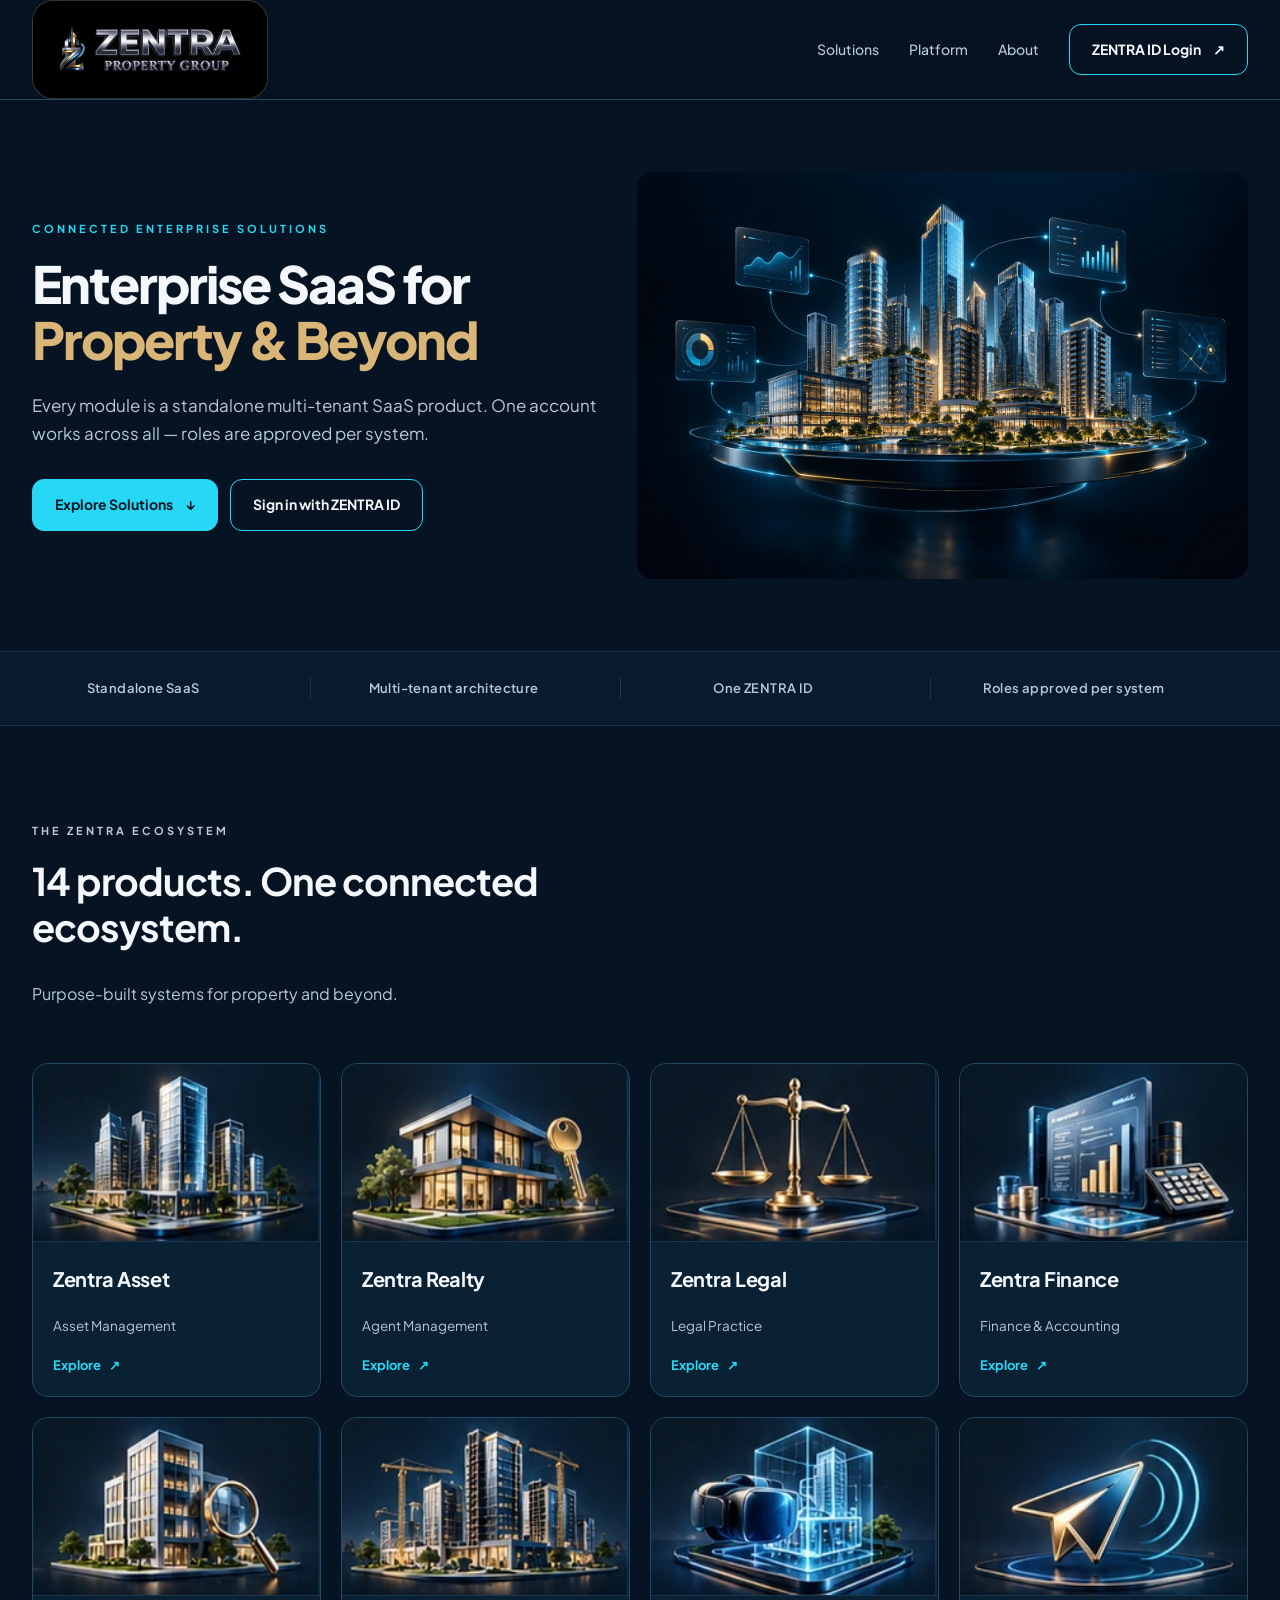
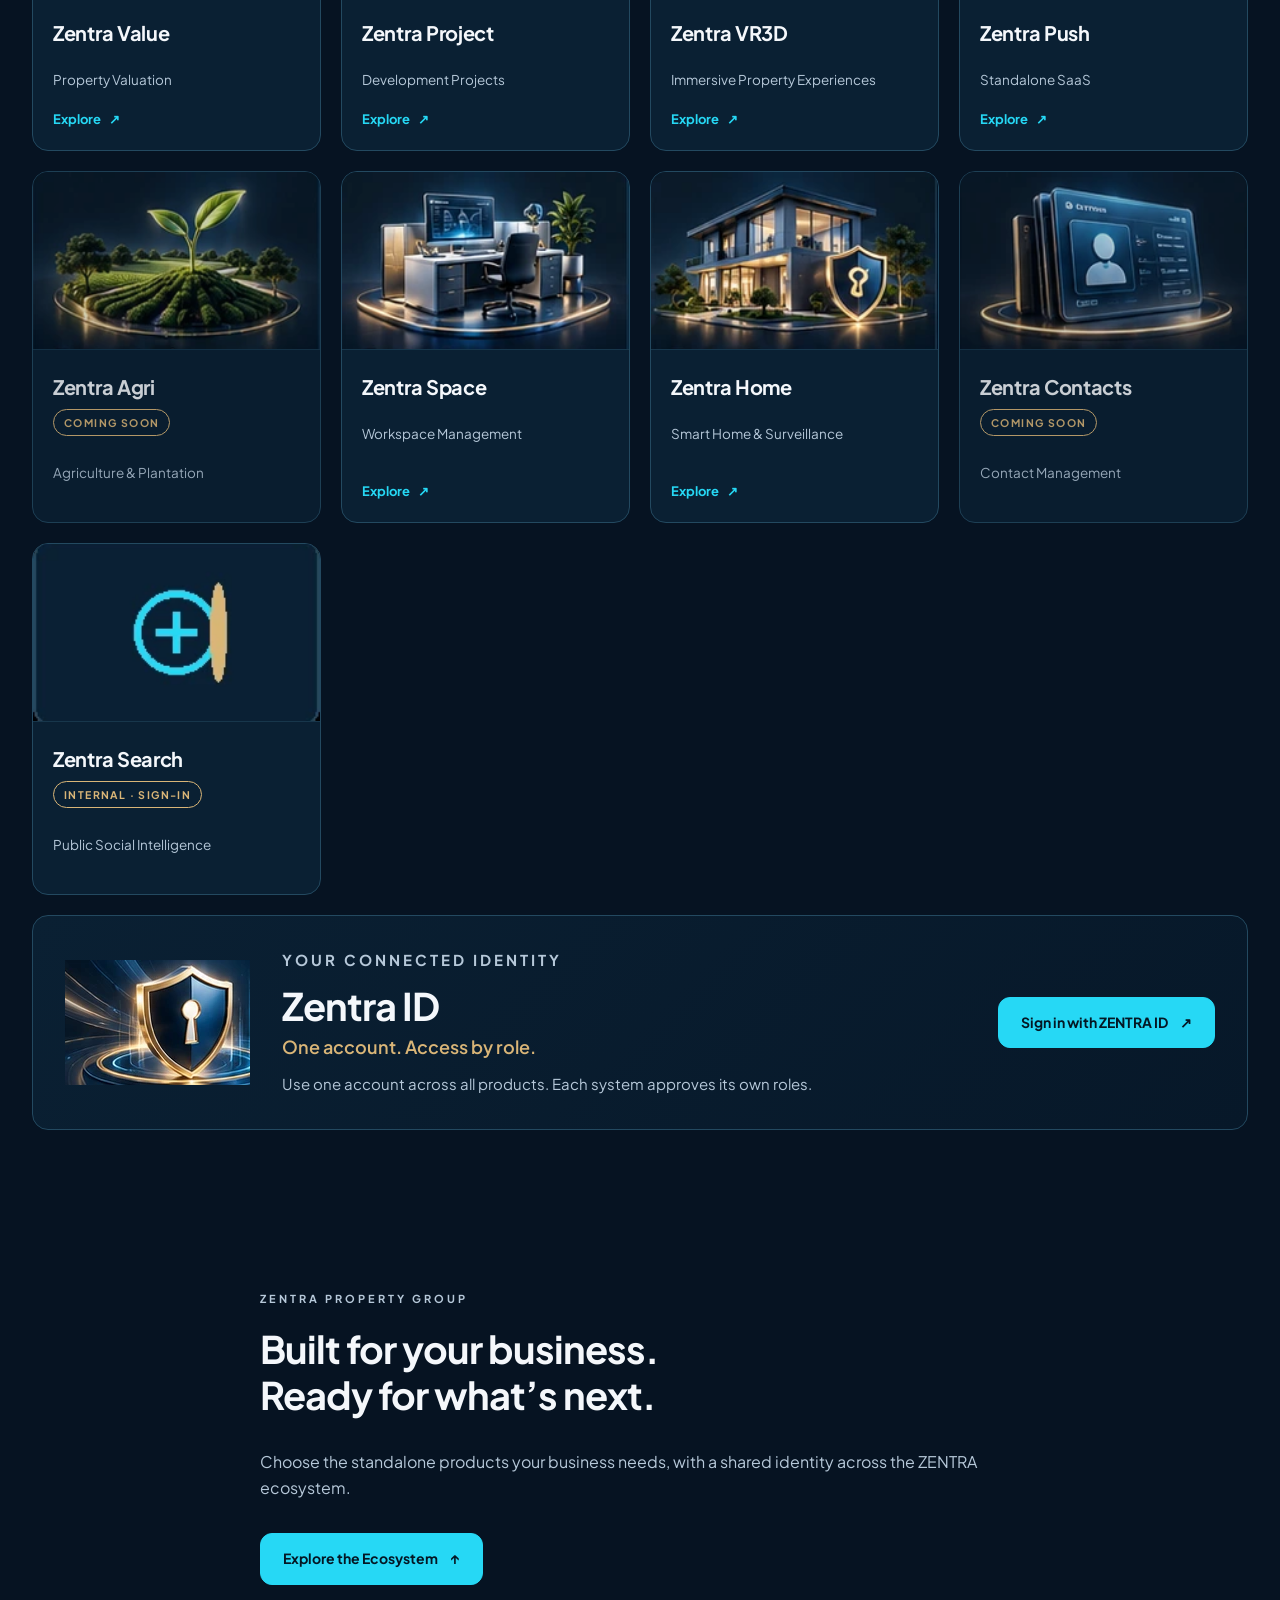
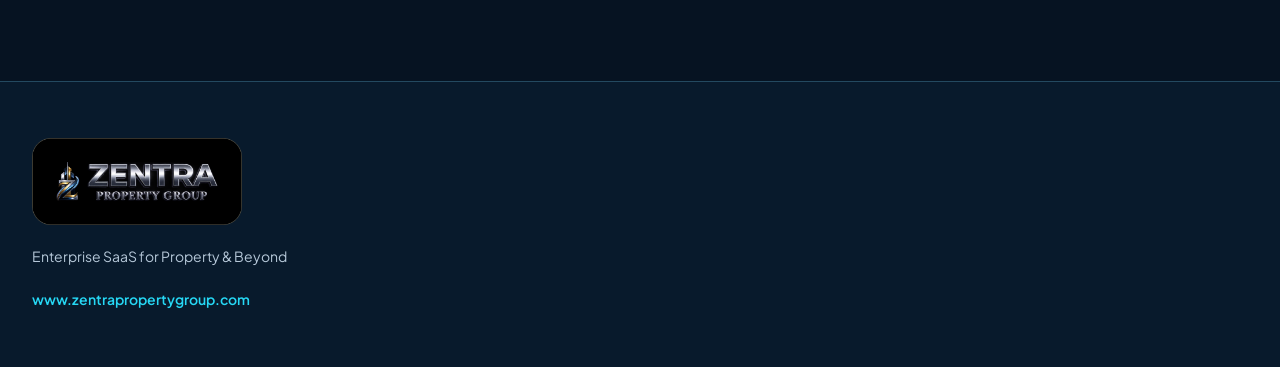
==== commit d3a0b2f5: "Add Zentra Search card (internal, sign-in required) + module art" ====
--- a/index.html
+++ b/index.html
@@ -5,11 +5,11 @@
 <meta name="viewport" content="width=device-width,initial-scale=1">
 <meta name="theme-color" content="#061322">
 <title>ZENTRA Property Group — Enterprise SaaS for Property &amp; Beyond</title>
-<meta name="description" content="ZENTRA Property Group: 13 connected products for property and beyond. Every module is a standalone multi-tenant SaaS — one account, roles approved per system.">
+<meta name="description" content="ZENTRA Property Group: 14 connected products for property and beyond. Every module is a standalone multi-tenant SaaS — one account, roles approved per system.">
 <link rel="icon" href="assets/brand/favicon-32.png" sizes="32x32">
 <link rel="apple-touch-icon" href="assets/brand/apple-touch-icon.png">
 <meta property="og:title" content="ZENTRA Property Group — Enterprise SaaS for Property &amp; Beyond">
-<meta property="og:description" content="13 connected products. One account. Roles approved per system.">
+<meta property="og:description" content="14 connected products. One account. Roles approved per system.">
 <meta property="og:type" content="website">
 <meta property="og:url" content="https://www.zentrapropertygroup.com/">
 <meta property="og:image" content="https://www.zentrapropertygroup.com/assets/brand/logo-horizontal-plate.png">
@@ -64,7 +64,7 @@
   <section id="solutions" class="solutions wrap">
     <div class="section-heading">
       <p class="eyebrow">The ZENTRA ecosystem</p>
-      <h2>13 products. One connected ecosystem.</h2>
+      <h2>14 products. One connected ecosystem.</h2>
       <p class="section-sub">Purpose-built systems for property and beyond.</p>
     </div>
     <div class="product-grid" id="product-grid"></div>
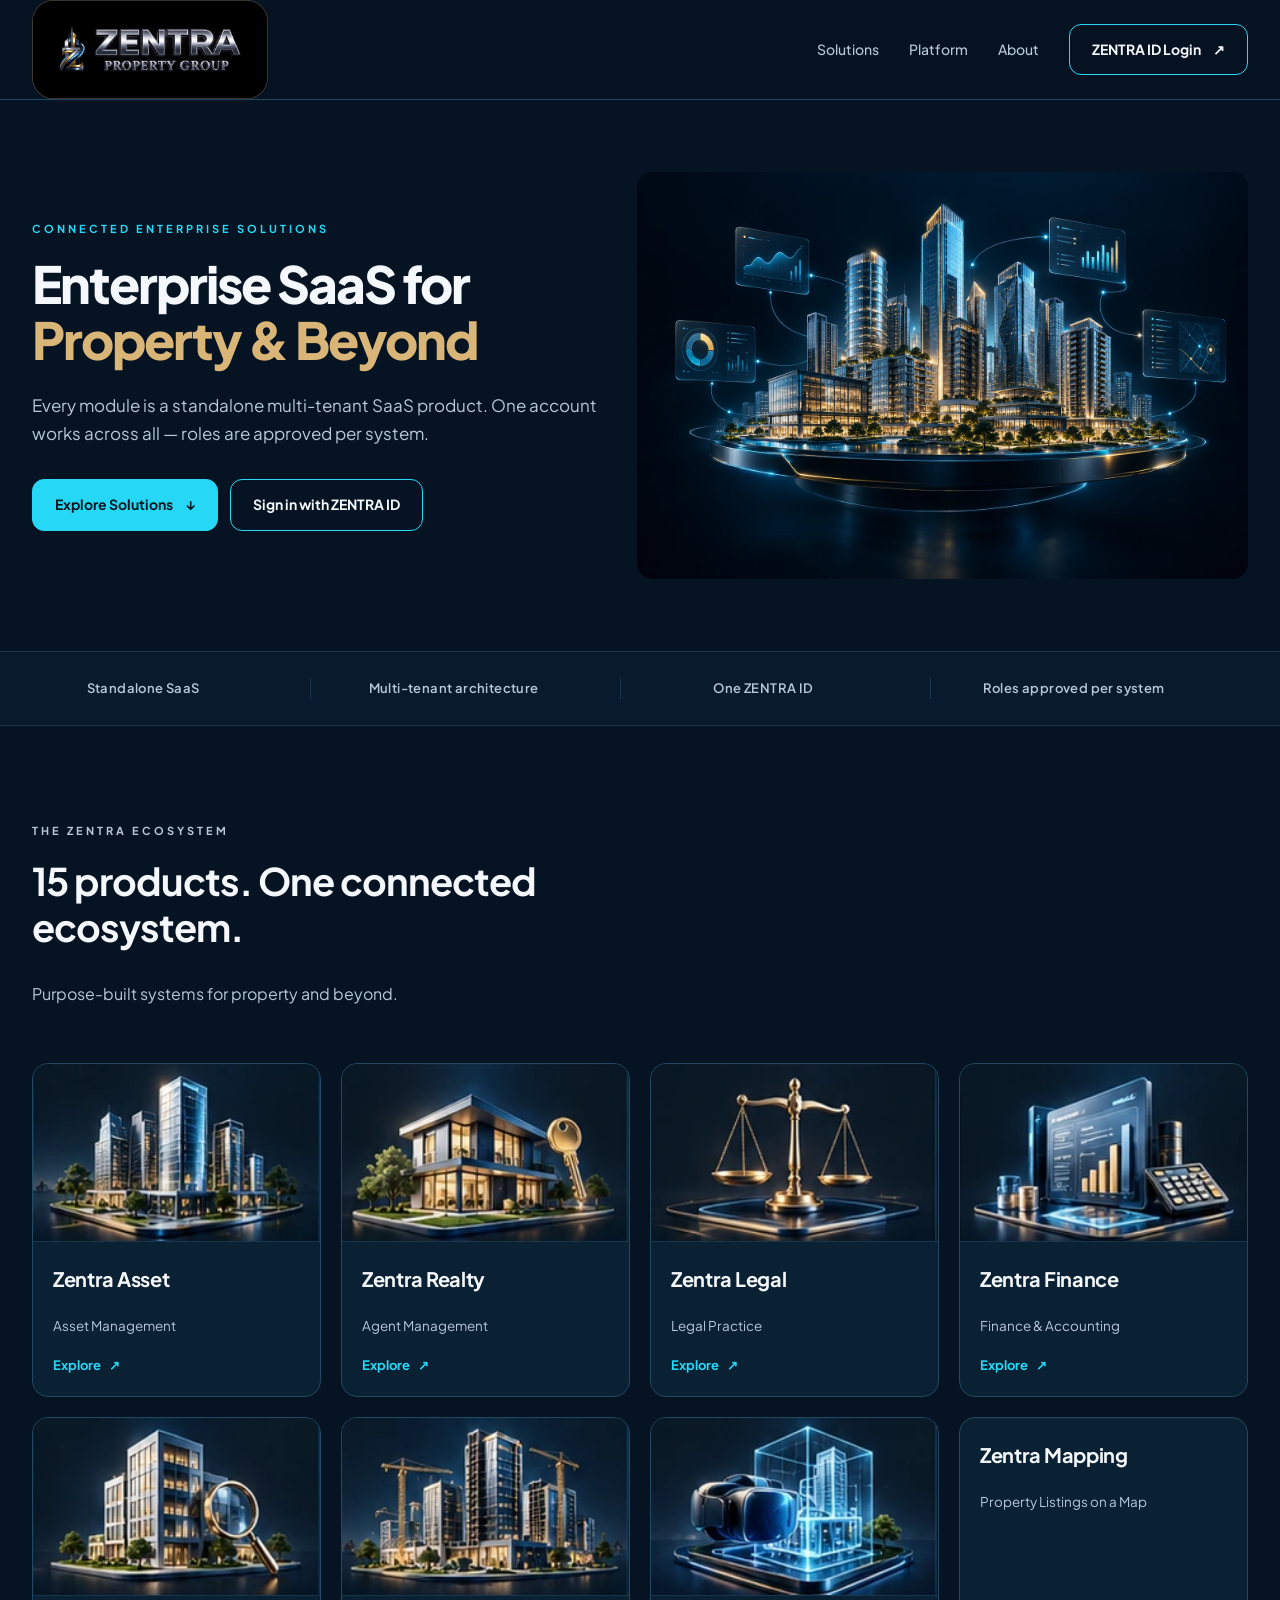
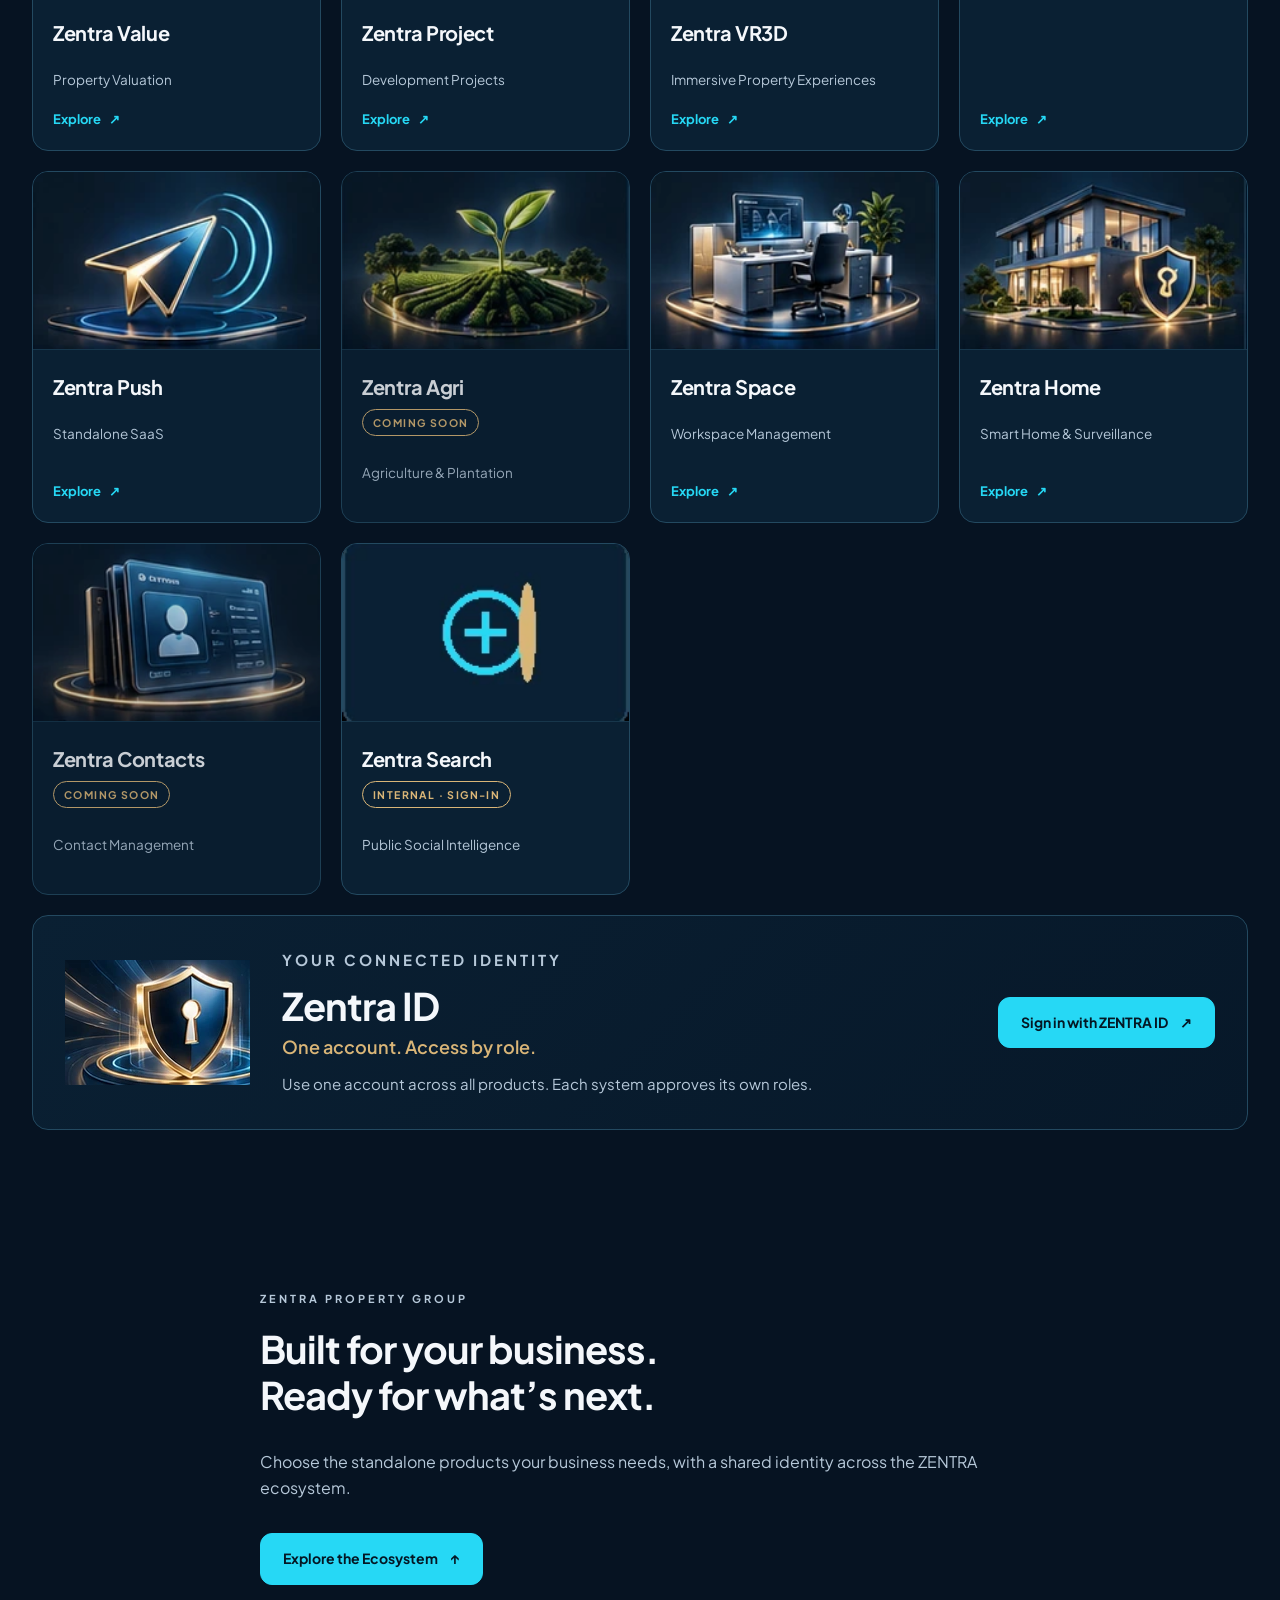
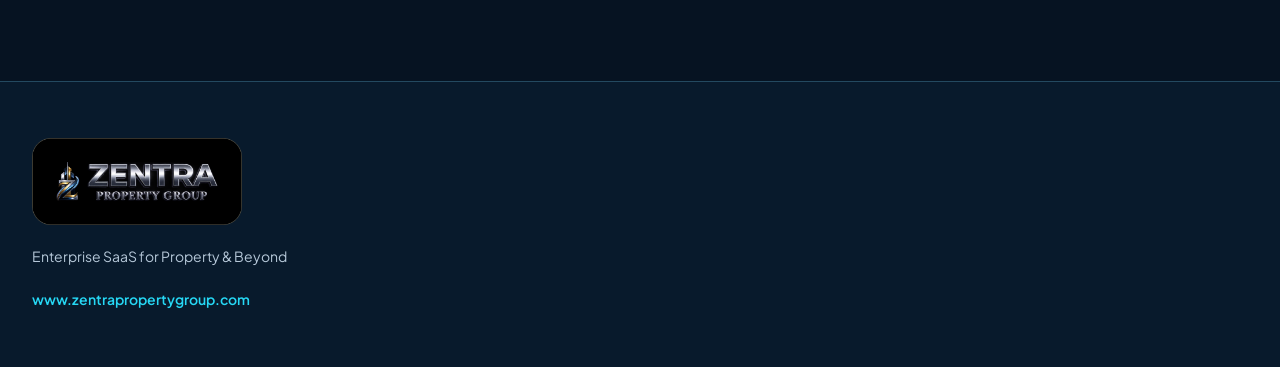
==== commit a2dbb9ef: "Add Zentra Mapping module: /mapping/ landing + module registry entry" ====
--- a/index.html
+++ b/index.html
@@ -5,11 +5,11 @@
 <meta name="viewport" content="width=device-width,initial-scale=1">
 <meta name="theme-color" content="#061322">
 <title>ZENTRA Property Group — Enterprise SaaS for Property &amp; Beyond</title>
-<meta name="description" content="ZENTRA Property Group: 14 connected products for property and beyond. Every module is a standalone multi-tenant SaaS — one account, roles approved per system.">
+<meta name="description" content="ZENTRA Property Group: 15 connected products for property and beyond. Every module is a standalone multi-tenant SaaS — one account, roles approved per system.">
 <link rel="icon" href="assets/brand/favicon-32.png" sizes="32x32">
 <link rel="apple-touch-icon" href="assets/brand/apple-touch-icon.png">
 <meta property="og:title" content="ZENTRA Property Group — Enterprise SaaS for Property &amp; Beyond">
-<meta property="og:description" content="14 connected products. One account. Roles approved per system.">
+<meta property="og:description" content="15 connected products. One account. Roles approved per system.">
 <meta property="og:type" content="website">
 <meta property="og:url" content="https://www.zentrapropertygroup.com/">
 <meta property="og:image" content="https://www.zentrapropertygroup.com/assets/brand/logo-horizontal-plate.png">
@@ -64,7 +64,7 @@
   <section id="solutions" class="solutions wrap">
     <div class="section-heading">
       <p class="eyebrow">The ZENTRA ecosystem</p>
-      <h2>14 products. One connected ecosystem.</h2>
+      <h2>15 products. One connected ecosystem.</h2>
       <p class="section-sub">Purpose-built systems for property and beyond.</p>
     </div>
     <div class="product-grid" id="product-grid"></div>
